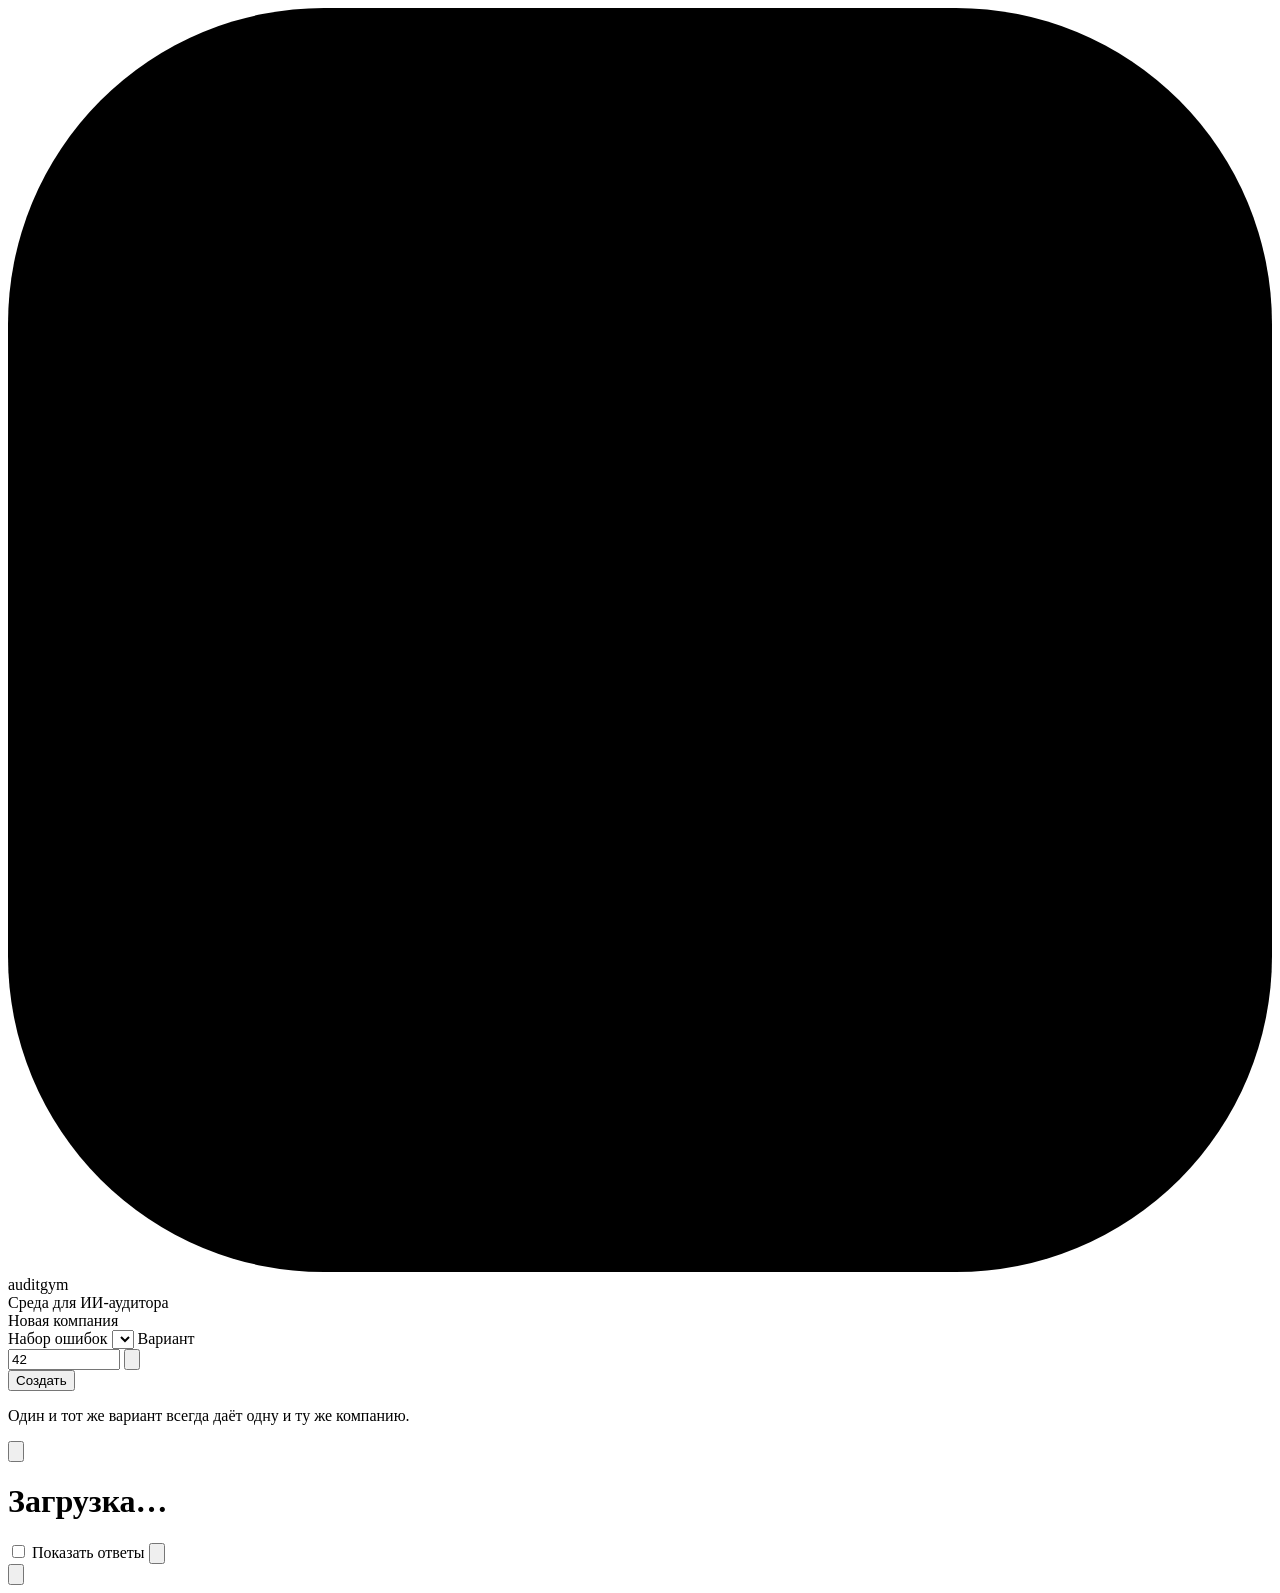
==== ui/static/index.html @ 522bcdb0 "UI: plainer, shorter copy" ====
<!doctype html>
<html lang="ru">
<head>
  <meta charset="utf-8">
  <meta name="viewport" content="width=device-width, initial-scale=1">
  <title>auditgym</title>
  <meta name="description" content="RL-среда для ИИ-аудитора: синтетические компании, скрытые финансовые ошибки, эталон и доказательства.">
  <link rel="icon" href="data:image/svg+xml,%3Csvg xmlns='http://www.w3.org/2000/svg' viewBox='0 0 32 32'%3E%3Crect width='32' height='32' rx='8' fill='%234f46e5'/%3E%3Cpath d='M9 21l4-10 4 7 3-4 3 7' stroke='white' stroke-width='2.4' fill='none' stroke-linecap='round' stroke-linejoin='round'/%3E%3C/svg%3E">
  <link rel="preconnect" href="https://fonts.googleapis.com">
  <link rel="preconnect" href="https://fonts.gstatic.com" crossorigin>
  <link href="https://fonts.googleapis.com/css2?family=Inter:wght@400;500;600;700&family=JetBrains+Mono:wght@400;500&display=swap" rel="stylesheet">
  <link rel="stylesheet" href="/app.css">
</head>
<body>
  <div class="app">
    <aside class="sidebar" id="sidebar">
      <div class="brand">
        <div class="logo" aria-hidden="true">
          <svg viewBox="0 0 32 32"><rect width="32" height="32" rx="8"/><path d="M9 21l4-10 4 7 3-4 3 7"/></svg>
        </div>
        <div>
          <div class="brand-name">auditgym</div>
          <div class="brand-sub">Среда для ИИ-аудитора</div>
        </div>
      </div>

      <section class="gen">
        <div class="section-title">Новая компания</div>
        <label class="field">
          <span>Набор ошибок</span>
          <select id="gen-preset"></select>
        </label>
        <label class="field">
          <span>Вариант</span>
          <div class="seed-row">
            <input id="gen-seed" type="number" min="0" max="1000000000" value="42">
            <button class="icon-btn" id="gen-dice" title="Случайный вариант" aria-label="Случайный вариант">
              <svg viewBox="0 0 24 24"><rect x="3" y="3" width="18" height="18" rx="4"/><circle cx="8.5" cy="8.5" r="1.4"/><circle cx="15.5" cy="15.5" r="1.4"/><circle cx="15.5" cy="8.5" r="1.4"/><circle cx="8.5" cy="15.5" r="1.4"/></svg>
            </button>
          </div>
        </label>
        <button class="btn primary wide" id="gen-go">Создать</button>
        <p class="hint">Один и тот же вариант всегда даёт одну и ту же компанию.</p>
      </section>

      <nav class="episodes" id="episode-list" aria-label="Открытые эпизоды"></nav>
      <footer class="side-foot" id="side-foot"></footer>
    </aside>

    <main class="main">
      <header class="topbar">
        <button class="icon-btn menu" id="menu-btn" aria-label="Меню">
          <svg viewBox="0 0 24 24"><path d="M4 7h16M4 12h16M4 17h16"/></svg>
        </button>
        <div class="title-block">
          <h1 id="company">Загрузка…</h1>
          <div class="meta" id="meta"></div>
        </div>
        <div class="top-actions">
          <label class="switch" title="Ошибки и доказательства из эталона. Агенту они недоступны.">
            <input type="checkbox" id="reviewer">
            <span class="track"><span class="thumb"></span></span>
            <span class="switch-label">Показать ответы</span>
          </label>
          <button class="icon-btn" id="theme-btn" title="Тема" aria-label="Переключить тему">
            <svg viewBox="0 0 24 24"><path d="M21 12.8A9 9 0 1 1 11.2 3a7 7 0 0 0 9.8 9.8z"/></svg>
          </button>
        </div>
      </header>

      <div class="mode-banner" id="mode-banner"></div>
      <section class="stats" id="stats"></section>

      <nav class="tabs" id="tabs" role="tablist"></nav>
      <section class="view" id="view"></section>
    </main>

    <aside class="drawer" id="drawer" aria-hidden="true">
      <div class="drawer-head">
        <div id="drawer-title"></div>
        <button class="icon-btn" id="drawer-close" aria-label="Закрыть">
          <svg viewBox="0 0 24 24"><path d="M6 6l12 12M18 6L6 18"/></svg>
        </button>
      </div>
      <div class="drawer-body" id="drawer-body"></div>
    </aside>
    <div class="scrim" id="scrim"></div>
  </div>
  <script src="/app.js"></script>
</body>
</html>
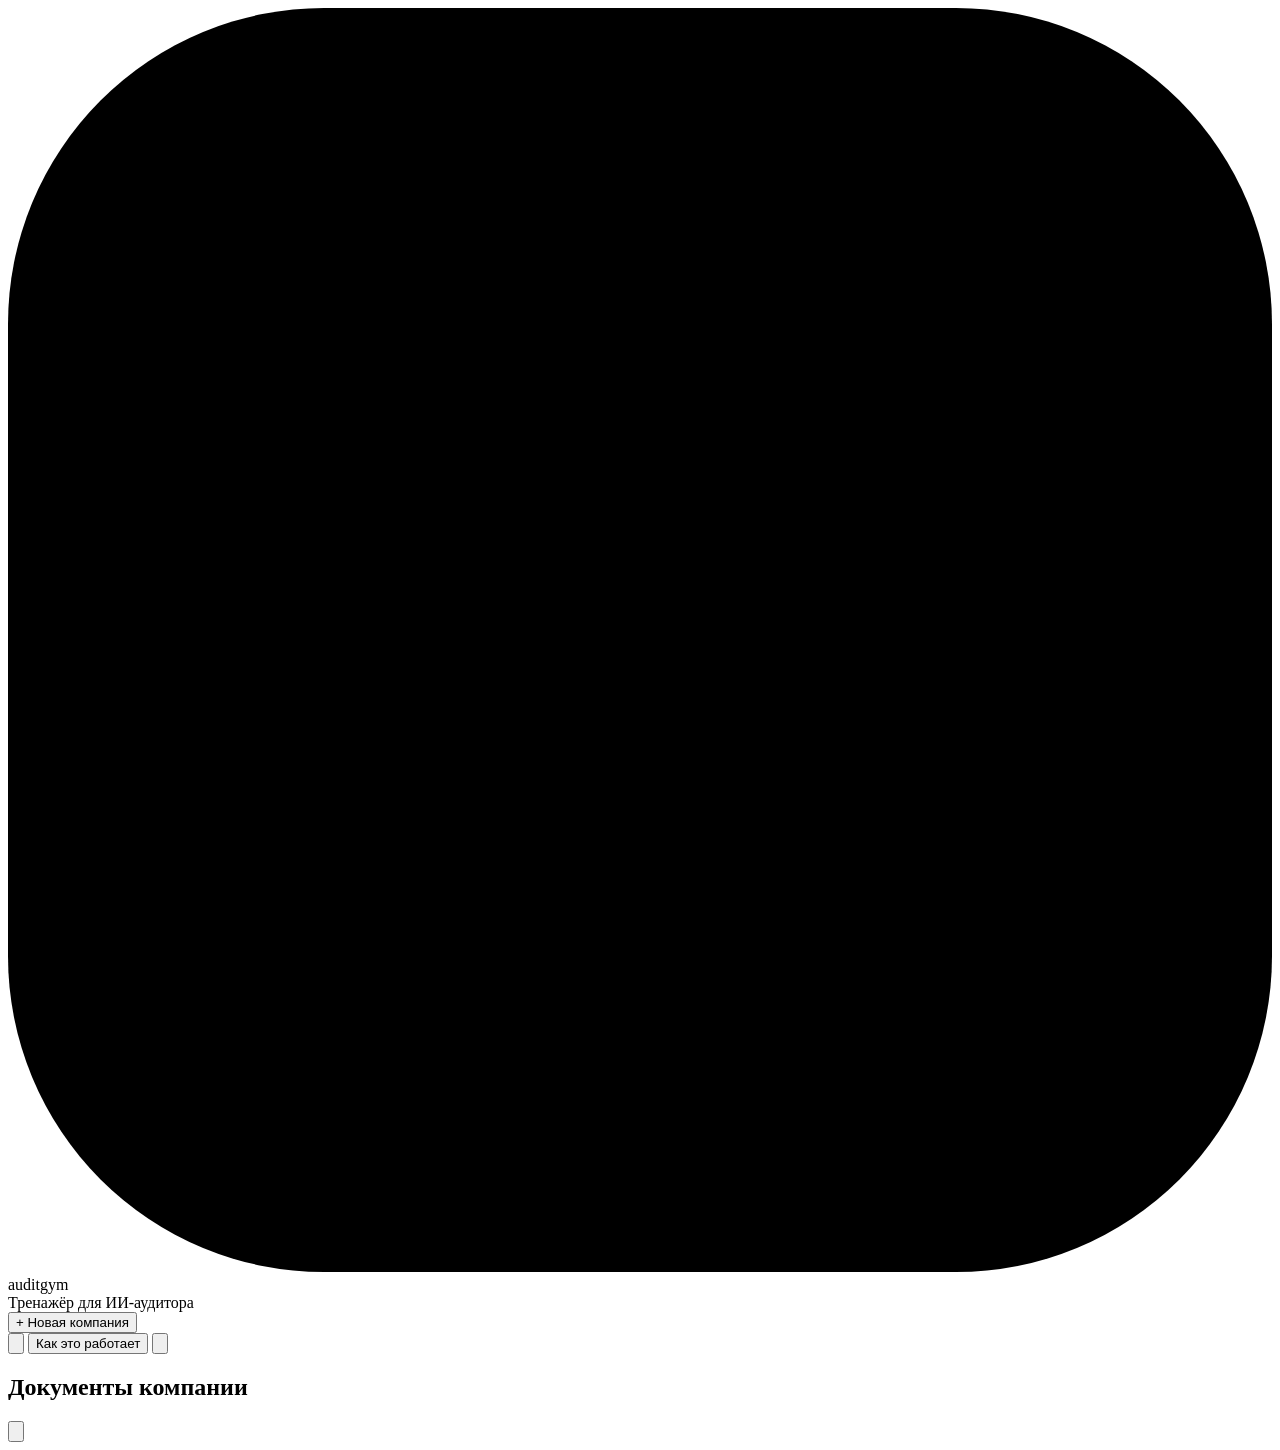
==== commit 1573160b: "UI redesign: light, two clear modes (data / answers), errors first, 4 document tabs - company headli" ====
--- a/ui/static/index.html
+++ b/ui/static/index.html
@@ -4,7 +4,7 @@
   <meta charset="utf-8">
   <meta name="viewport" content="width=device-width, initial-scale=1">
   <title>auditgym</title>
-  <meta name="description" content="RL-среда для ИИ-аудитора: синтетические компании, скрытые финансовые ошибки, эталон и доказательства.">
+  <meta name="description" content="Тренажёр для ИИ-аудитора: вымышленные компании с ошибками в учёте и эталонные ответы.">
   <link rel="icon" href="data:image/svg+xml,%3Csvg xmlns='http://www.w3.org/2000/svg' viewBox='0 0 32 32'%3E%3Crect width='32' height='32' rx='8' fill='%234f46e5'/%3E%3Cpath d='M9 21l4-10 4 7 3-4 3 7' stroke='white' stroke-width='2.4' fill='none' stroke-linecap='round' stroke-linejoin='round'/%3E%3C/svg%3E">
   <link rel="preconnect" href="https://fonts.googleapis.com">
   <link rel="preconnect" href="https://fonts.gstatic.com" crossorigin>
@@ -20,59 +20,56 @@
         </div>
         <div>
           <div class="brand-name">auditgym</div>
-          <div class="brand-sub">Среда для ИИ-аудитора</div>
+          <div class="brand-sub">Тренажёр для ИИ-аудитора</div>
         </div>
       </div>
 
-      <section class="gen">
-        <div class="section-title">Новая компания</div>
+      <button class="btn wide" id="gen-toggle" aria-expanded="false">+ Новая компания</button>
+      <form class="gen" id="gen-form" hidden>
         <label class="field">
-          <span>Набор ошибок</span>
+          <span>Какие ошибки внести</span>
           <select id="gen-preset"></select>
         </label>
         <label class="field">
           <span>Вариант</span>
           <div class="seed-row">
             <input id="gen-seed" type="number" min="0" max="1000000000" value="42">
-            <button class="icon-btn" id="gen-dice" title="Случайный вариант" aria-label="Случайный вариант">
+            <button type="button" class="icon-btn" id="gen-dice" title="Случайный вариант" aria-label="Случайный вариант">
               <svg viewBox="0 0 24 24"><rect x="3" y="3" width="18" height="18" rx="4"/><circle cx="8.5" cy="8.5" r="1.4"/><circle cx="15.5" cy="15.5" r="1.4"/><circle cx="15.5" cy="8.5" r="1.4"/><circle cx="8.5" cy="15.5" r="1.4"/></svg>
             </button>
           </div>
         </label>
-        <button class="btn primary wide" id="gen-go">Создать</button>
+        <button type="submit" class="btn primary wide">Создать</button>
         <p class="hint">Один и тот же вариант всегда даёт одну и ту же компанию.</p>
-      </section>
+      </form>
 
-      <nav class="episodes" id="episode-list" aria-label="Открытые эпизоды"></nav>
+      <nav class="episodes" id="episode-list" aria-label="Компании"></nav>
       <footer class="side-foot" id="side-foot"></footer>
     </aside>
 
     <main class="main">
-      <header class="topbar">
-        <button class="icon-btn menu" id="menu-btn" aria-label="Меню">
+      <div class="topbar">
+        <button class="icon-btn menu" id="menu-btn" aria-label="Список компаний">
           <svg viewBox="0 0 24 24"><path d="M4 7h16M4 12h16M4 17h16"/></svg>
         </button>
-        <div class="title-block">
-          <h1 id="company">Загрузка…</h1>
-          <div class="meta" id="meta"></div>
-        </div>
-        <div class="top-actions">
-          <label class="switch" title="Ошибки и доказательства из эталона. Агенту они недоступны.">
-            <input type="checkbox" id="reviewer">
-            <span class="track"><span class="thumb"></span></span>
-            <span class="switch-label">Показать ответы</span>
-          </label>
-          <button class="icon-btn" id="theme-btn" title="Тема" aria-label="Переключить тему">
-            <svg viewBox="0 0 24 24"><path d="M21 12.8A9 9 0 1 1 11.2 3a7 7 0 0 0 9.8 9.8z"/></svg>
-          </button>
-        </div>
-      </header>
+        <span class="spacer"></span>
+        <button class="link-btn" id="help-btn">Как это работает</button>
+        <button class="icon-btn" id="theme-btn" title="Тема" aria-label="Переключить тему">
+          <svg viewBox="0 0 24 24"><path d="M21 12.8A9 9 0 1 1 11.2 3a7 7 0 0 0 9.8 9.8z"/></svg>
+        </button>
+      </div>
 
-      <div class="mode-banner" id="mode-banner"></div>
-      <section class="stats" id="stats"></section>
+      <header class="company" id="company-head"></header>
+      <div class="modes" id="modes" role="tablist" aria-label="Режим"></div>
+      <p class="mode-hint" id="mode-hint"></p>
 
-      <nav class="tabs" id="tabs" role="tablist"></nav>
-      <section class="view" id="view"></section>
+      <section id="answers"></section>
+
+      <section class="docs">
+        <h2 class="section-h">Документы компании</h2>
+        <nav class="tabs" id="tabs" role="tablist"></nav>
+        <div id="view"></div>
+      </section>
     </main>
 
     <aside class="drawer" id="drawer" aria-hidden="true">
@@ -84,6 +81,16 @@
       </div>
       <div class="drawer-body" id="drawer-body"></div>
     </aside>
+
+    <div class="modal" id="help" hidden role="dialog" aria-modal="true" aria-labelledby="help-title">
+      <div class="modal-card">
+        <div class="modal-head">
+          <h2 id="help-title">Как это работает</h2>
+          <button class="icon-btn" id="help-close" aria-label="Закрыть"><svg viewBox="0 0 24 24"><path d="M6 6l12 12M18 6L6 18"/></svg></button>
+        </div>
+        <div id="help-body"></div>
+      </div>
+    </div>
     <div class="scrim" id="scrim"></div>
   </div>
   <script src="/app.js"></script>
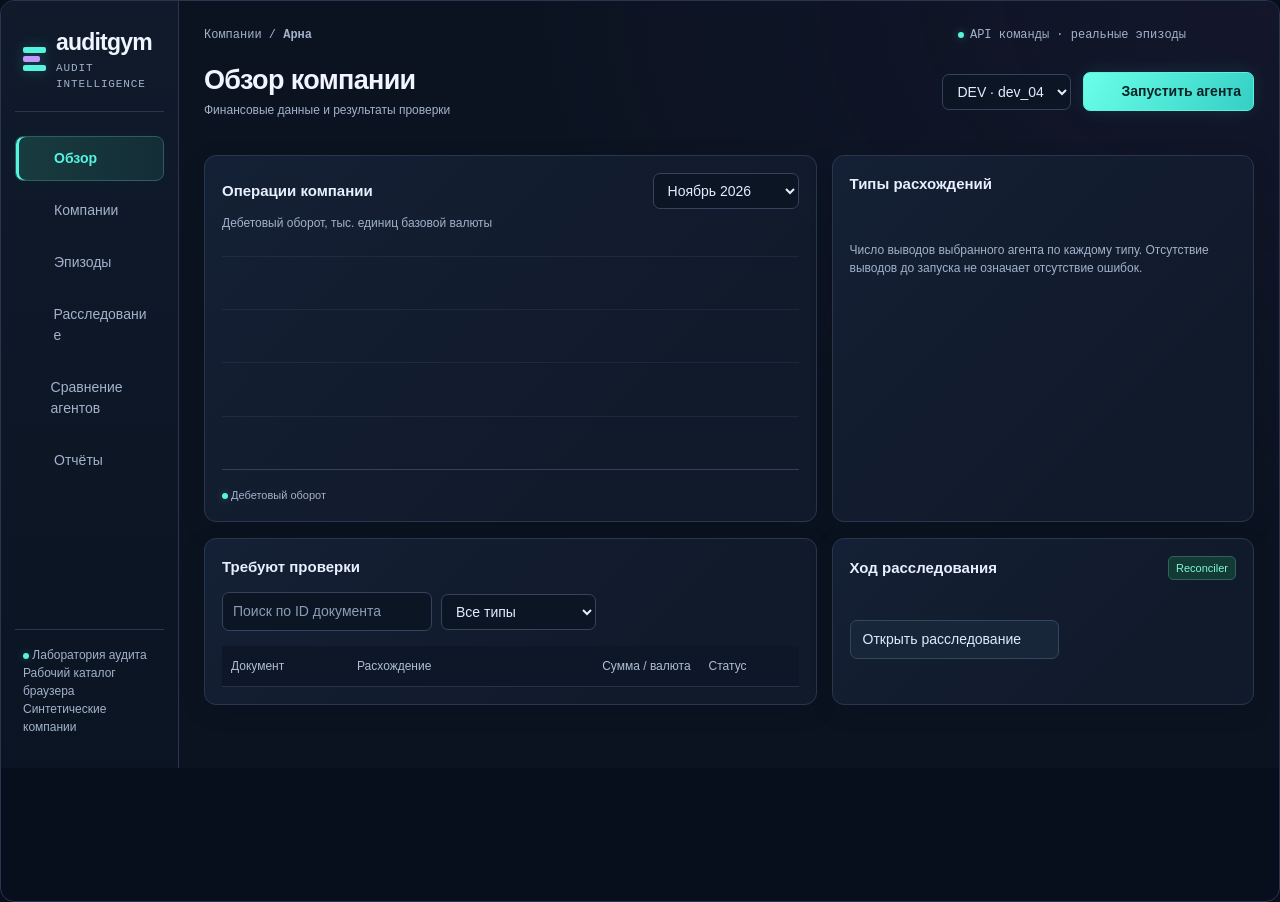
==== commit e1ddb8fb: "Connect cyberpunk workspace to native team API and add GitHub launch" ====
--- a/ui/static/index.html
+++ b/ui/static/index.html
@@ -1,98 +1,171 @@
 <!doctype html>
-<html lang="ru">
-<head>
-  <meta charset="utf-8">
-  <meta name="viewport" content="width=device-width, initial-scale=1">
-  <title>auditgym</title>
-  <meta name="description" content="Тренажёр для ИИ-аудитора: вымышленные компании с ошибками в учёте и эталонные ответы.">
-  <link rel="icon" href="data:image/svg+xml,%3Csvg xmlns='http://www.w3.org/2000/svg' viewBox='0 0 32 32'%3E%3Crect width='32' height='32' rx='8' fill='%234f46e5'/%3E%3Cpath d='M9 21l4-10 4 7 3-4 3 7' stroke='white' stroke-width='2.4' fill='none' stroke-linecap='round' stroke-linejoin='round'/%3E%3C/svg%3E">
-  <link rel="preconnect" href="https://fonts.googleapis.com">
-  <link rel="preconnect" href="https://fonts.gstatic.com" crossorigin>
-  <link href="https://fonts.googleapis.com/css2?family=Inter:wght@400;500;600;700&family=JetBrains+Mono:wght@400;500&display=swap" rel="stylesheet">
-  <link rel="stylesheet" href="/app.css">
-</head>
-<body>
-  <div class="app">
-    <aside class="sidebar" id="sidebar">
-      <div class="brand">
-        <div class="logo" aria-hidden="true">
-          <svg viewBox="0 0 32 32"><rect width="32" height="32" rx="8"/><path d="M9 21l4-10 4 7 3-4 3 7"/></svg>
-        </div>
-        <div>
-          <div class="brand-name">auditgym</div>
-          <div class="brand-sub">Тренажёр для ИИ-аудитора</div>
-        </div>
-      </div>
+<html lang="ru"><head><meta charset="utf-8"><meta name="viewport" content="width=device-width,initial-scale=1"><meta name="color-scheme" content="dark"><title>auditgym — аудит компаний</title></head><body>
+<div id="audit-prototype" aria-label="Интерактивный прототип auditgym">
+<style>
+/* A directly opened fragment needs a dark document canvas behind rounded corners. */
+html:has(body > #audit-prototype),body:has(> #audit-prototype){background:#080f1c;color-scheme:dark}
+body:has(> #audit-prototype){margin:0}
 
-      <button class="btn wide" id="gen-toggle" aria-expanded="false">+ Новая компания</button>
-      <form class="gen" id="gen-form" hidden>
-        <label class="field">
-          <span>Какие ошибки внести</span>
-          <select id="gen-preset"></select>
-        </label>
-        <label class="field">
-          <span>Вариант</span>
-          <div class="seed-row">
-            <input id="gen-seed" type="number" min="0" max="1000000000" value="42">
-            <button type="button" class="icon-btn" id="gen-dice" title="Случайный вариант" aria-label="Случайный вариант">
-              <svg viewBox="0 0 24 24"><rect x="3" y="3" width="18" height="18" rx="4"/><circle cx="8.5" cy="8.5" r="1.4"/><circle cx="15.5" cy="15.5" r="1.4"/><circle cx="15.5" cy="8.5" r="1.4"/><circle cx="8.5" cy="15.5" r="1.4"/></svg>
-            </button>
-          </div>
-        </label>
-        <button type="submit" class="btn primary wide">Создать</button>
-        <p class="hint">Один и тот же вариант всегда даёт одну и ту же компанию.</p>
-      </form>
+#audit-prototype{--ag-accent:#087f80;--ag-soft:#e6f5f2;--ag-line:#e2e9ec;--ag-ink:#172c38;--ag-sub:#617581;--ag-radius:12px;color:var(--ag-ink);background:#f5f8fa;font:14px/1.5 Inter,Segoe UI,Arial,sans-serif;border:1px solid var(--ag-line);border-radius:16px;overflow:hidden}#audit-prototype *{box-sizing:border-box}#audit-prototype button,#audit-prototype input,#audit-prototype select{font:inherit}#audit-prototype button{cursor:pointer}#audit-prototype button:focus-visible,#audit-prototype input:focus-visible,#audit-prototype select:focus-visible{outline:3px solid #65bdbd;outline-offset:3px}#audit-prototype button:disabled{opacity:.5;cursor:default}#audit-prototype .ag-shell{display:grid;grid-template-columns:178px minmax(0,1fr)}#audit-prototype .ag-side{background:#fff;border-right:1px solid var(--ag-line);padding:24px 14px;display:flex;flex-direction:column;gap:24px}#audit-prototype .ag-brand{display:flex;gap:10px;align-items:center;padding:0 8px}#audit-prototype .ag-mark{display:grid;gap:3px;color:var(--ag-accent)}#audit-prototype .ag-mark span{width:23px;height:6px;background:currentColor;border-radius:2px}#audit-prototype .ag-mark span:nth-child(2){width:17px}#audit-prototype .ag-word{font-size:23px;letter-spacing:-1px;font-weight:700}#audit-prototype .ag-caption{font-size:11px;color:var(--ag-sub);letter-spacing:.04em}#audit-prototype .ag-navigation{display:grid;gap:7px}#audit-prototype .ag-nav{display:flex;align-items:center;gap:9px;border:0;background:transparent;color:var(--ag-sub);text-align:left;padding:11px;border-radius:8px}#audit-prototype .ag-nav[aria-current=page]{color:var(--ag-accent);background:var(--ag-soft);font-weight:600}#audit-prototype .ag-foot{margin-top:auto;padding:8px;color:var(--ag-sub);font-size:12px}#audit-prototype .ag-main{min-width:0;padding:25px;display:grid;gap:20px}#audit-prototype .ag-top,#audit-prototype .ag-heading,#audit-prototype .ag-actions,#audit-prototype .ag-section-title{display:flex;align-items:center;justify-content:space-between;gap:12px;flex-wrap:wrap}#audit-prototype .ag-top{padding-right:68px;color:var(--ag-sub);font-size:12px}#audit-prototype .ag-demo{display:inline-flex;align-items:center;gap:6px}#audit-prototype .ag-dot{width:6px;height:6px;background:var(--ag-accent);border-radius:50%;display:inline-block}#audit-prototype h1,#audit-prototype h2,#audit-prototype h3,#audit-prototype p{margin:0}#audit-prototype h1{font-size:27px;letter-spacing:-.8px;line-height:1.2;font-weight:650}#audit-prototype h2{font-size:15px;font-weight:600}#audit-prototype h3{font-size:14px;font-weight:600}#audit-prototype .ag-sub{color:var(--ag-sub);font-size:12px;margin-top:5px}#audit-prototype .ag-button{display:inline-flex;align-items:center;justify-content:center;gap:7px;background:#fff;border:1px solid var(--ag-line);border-radius:7px;padding:8px 12px;color:var(--ag-ink)}#audit-prototype .ag-primary{background:var(--ag-accent);border-color:var(--ag-accent);color:#fff}#audit-prototype .ag-quiet{border:0;background:transparent;color:var(--ag-accent);padding:4px 0;text-align:left}#audit-prototype .ag-select,#audit-prototype .ag-input{background:#fff;border:1px solid var(--ag-line);border-radius:7px;padding:8px 10px;color:var(--ag-ink);max-width:100%;min-width:0}#audit-prototype .ag-input{width:210px}#audit-prototype .ag-metrics{display:grid;grid-template-columns:repeat(4,minmax(0,1fr));gap:12px}#audit-prototype .ag-card{background:#fff;border:1px solid var(--ag-line);border-radius:var(--ag-radius);padding:17px;min-width:0}#audit-prototype .ag-stat-label{font-size:12px;color:var(--ag-sub)}#audit-prototype .ag-value{font-size:27px;font-weight:600;letter-spacing:-.8px;margin-top:8px;font-variant-numeric:tabular-nums;white-space:nowrap}#audit-prototype .ag-stat-note{font-size:11px;color:var(--ag-sub);margin-top:4px}#audit-prototype .ag-two{display:grid;grid-template-columns:minmax(0,1.45fr) minmax(0,1fr);gap:15px}#audit-prototype .ag-chart{display:flex;gap:10px;height:176px;align-items:end;margin-top:20px;border-bottom:1px solid var(--ag-line);padding:0 6px 22px}#audit-prototype .ag-column{flex:1;min-width:0;position:relative;height:100%;display:flex;align-items:end;justify-content:center}#audit-prototype .ag-bar{width:68%;background:var(--ag-accent);border-radius:3px 3px 0 0;opacity:.78;transition:height .25s}#audit-prototype .ag-column small{position:absolute;bottom:-20px;font-size:11px;color:var(--ag-sub)}#audit-prototype .ag-chart-note{display:flex;gap:12px;margin-top:17px;font-size:11px;color:var(--ag-sub)}#audit-prototype .ag-risk{display:grid;gap:17px;margin-top:19px}#audit-prototype .ag-risk-line{display:grid;grid-template-columns:1fr 80px 16px;align-items:center;gap:8px;font-size:12px}#audit-prototype .ag-track{height:6px;background:#f0f3f5;border-radius:3px;overflow:hidden}#audit-prototype .ag-risk-fill{height:100%;background:#dc9266}#audit-prototype .ag-scroll{overflow-x:auto;margin-top:15px}#audit-prototype table{width:100%;border-collapse:collapse;text-align:left;font-size:12px}#audit-prototype th{font-weight:500;color:var(--ag-sub);background:#f7f9fa;white-space:nowrap}#audit-prototype th,#audit-prototype td{padding:11px 9px;border-bottom:1px solid #edf1f3;vertical-align:middle}#audit-prototype .ag-number{text-align:right;font-variant-numeric:tabular-nums;white-space:nowrap}#audit-prototype .ag-id{color:var(--ag-accent);font-size:12px;font-weight:600}#audit-prototype .ag-badge{display:inline-block;font-size:11px;border-radius:5px;padding:3px 7px;background:#fff2de;color:#93601b;white-space:nowrap}#audit-prototype .ag-badge.done{background:var(--ag-soft);color:var(--ag-accent)}#audit-prototype .ag-empty{text-align:center;padding:30px;color:var(--ag-sub)}#audit-prototype .ag-timeline{display:grid;gap:17px;margin-top:20px}#audit-prototype .ag-event{display:grid;grid-template-columns:23px 1fr;gap:9px}#audit-prototype .ag-event-num{width:22px;height:22px;border-radius:50%;background:var(--ag-soft);color:var(--ag-accent);text-align:center;font-size:12px;padding-top:2px}#audit-prototype .ag-event strong{font-weight:600;font-size:12px}#audit-prototype .ag-context{display:flex;gap:20px;flex-wrap:wrap;padding:12px 15px;background:#eef3f5;border-radius:8px;color:var(--ag-sub);font-size:12px}#audit-prototype .ag-context strong{color:var(--ag-ink);font-weight:600}#audit-prototype .ag-local-tabs{display:flex;gap:15px;border-bottom:1px solid var(--ag-line);margin-bottom:14px;flex-wrap:wrap}#audit-prototype .ag-tab{border:0;border-bottom:2px solid transparent;background:transparent;color:var(--ag-sub);padding:9px 0}#audit-prototype .ag-tab[aria-pressed=true]{border-bottom-color:var(--ag-accent);color:var(--ag-accent)}#audit-prototype tr.ag-selected{background:var(--ag-soft)}#audit-prototype .ag-discrepancy{font-size:34px;color:#9a661f;font-weight:600;letter-spacing:-1px;margin:9px 0 16px;font-variant-numeric:tabular-nums}#audit-prototype .ag-compare{display:grid;grid-template-columns:1fr 1fr;gap:12px;padding-bottom:18px;border-bottom:1px solid var(--ag-line)}#audit-prototype .ag-compare b{display:block;font-size:18px;font-weight:600;margin-top:4px;font-variant-numeric:tabular-nums}#audit-prototype .ag-evidence{margin-top:18px;display:flex;gap:7px;flex-wrap:wrap}#audit-prototype .ag-evidence button{background:var(--ag-soft);color:var(--ag-accent);border:0;border-radius:6px;padding:7px 9px;font-size:12px}#audit-prototype .ag-evidence button[aria-pressed=true]{box-shadow:inset 0 0 0 1px var(--ag-accent)}#audit-prototype .ag-proof{margin-top:14px;padding:12px;background:#f6f8fa;border-radius:7px;font-size:12px;overflow-wrap:anywhere}#audit-prototype .ag-steps{display:grid;grid-template-columns:repeat(4,minmax(0,1fr));gap:9px;margin-top:17px}#audit-prototype .ag-step{padding:12px 8px;border:1px solid var(--ag-line);border-radius:7px;background:#f7f9fa;color:var(--ag-sub);text-align:left;font-size:12px}#audit-prototype .ag-step[aria-pressed=true]{background:var(--ag-accent);color:#fff;border-color:var(--ag-accent)}#audit-prototype .ag-step-no{display:block;opacity:.7;font-size:11px;margin-bottom:5px}#audit-prototype .ag-step-detail{margin-top:14px;padding:14px;background:#f6f8fa;border-radius:8px;display:grid;gap:7px;font-size:12px}#audit-prototype pre{white-space:pre-wrap;overflow-wrap:anywhere;font-size:11px;margin:6px 0 0}#audit-prototype .ag-controls{display:flex;gap:9px;align-items:center;flex-wrap:wrap}#audit-prototype .ag-lower{display:flex;gap:12px;justify-content:space-between;align-items:center;margin-top:16px;flex-wrap:wrap}#audit-prototype .ag-status{color:var(--ag-accent);font-size:12px;min-height:18px}#audit-prototype [hidden]{display:none!important}@media(max-width:850px){#audit-prototype .ag-shell{grid-template-columns:150px minmax(0,1fr)}#audit-prototype .ag-main{padding:18px}#audit-prototype .ag-metrics{grid-template-columns:repeat(2,minmax(0,1fr))}#audit-prototype .ag-two{grid-template-columns:1fr}#audit-prototype .ag-top{padding-right:35px}#audit-prototype .ag-value{font-size:26px}}@media(max-width:550px){#audit-prototype .ag-shell{grid-template-columns:1fr}#audit-prototype .ag-side{padding:15px;border-right:0;border-bottom:1px solid var(--ag-line);gap:12px}#audit-prototype .ag-navigation{display:flex;flex-wrap:wrap}#audit-prototype .ag-foot{display:none}#audit-prototype .ag-main{padding:14px}#audit-prototype h1{font-size:24px}#audit-prototype .ag-steps{grid-template-columns:repeat(2,minmax(0,1fr))}#audit-prototype .ag-actions{width:100%}#audit-prototype .ag-top{padding-right:0}#audit-prototype .ag-metrics{gap:8px}#audit-prototype .ag-card{padding:13px}#audit-prototype .ag-value{font-size:23px}#audit-prototype .ag-context{gap:10px}#audit-prototype .ag-risk-line{grid-template-columns:1fr 65px 16px}}@media(prefers-reduced-motion:reduce){#audit-prototype *{transition:none!important}}
+</style>
+<div class="ag-shell">
+<aside class="ag-side"><div class="ag-brand"><div class="ag-mark" aria-hidden="true"><span></span><span></span><span></span></div><div><div class="ag-word">auditgym</div><div class="ag-caption">AUDIT INTELLIGENCE</div></div></div><nav class="ag-navigation" aria-label="Основная навигация"><button class="ag-nav" data-page="overview" aria-current="page"><i data-lucide="layout-dashboard" aria-hidden="true"></i>Обзор</button><button class="ag-nav" data-page="companies"><i data-lucide="building-2" aria-hidden="true"></i>Компании</button><button class="ag-nav" data-page="episodes"><i data-lucide="layers" aria-hidden="true"></i>Эпизоды</button><button class="ag-nav" data-page="investigation"><i data-lucide="scan-search" aria-hidden="true"></i>Расследование</button><button class="ag-nav" data-page="comparison"><i data-lucide="git-compare-arrows" aria-hidden="true"></i>Сравнение агентов</button><button class="ag-nav" data-page="reports"><i data-lucide="file-chart-column" aria-hidden="true"></i>Отчёты</button></nav><div class="ag-foot"><span class="ag-dot"></span> Лаборатория аудита<br>Рабочий каталог браузера<br>Синтетические компании</div></aside>
+<main class="ag-main">
+<div class="ag-top"><span>Компании / <strong id="ag-company">Арна</strong></span><span class="ag-demo"><span class="ag-dot"></span>API команды · реальные эпизоды</span></div>
+<div class="ag-heading"><div><h1 id="ag-title">Обзор компании</h1><p class="ag-sub" id="ag-subtitle">Финансовые данные и результаты проверки</p></div><div class="ag-actions"><select class="ag-select" id="ag-episode" aria-label="Выбор эпизода"><option value="dev_04">DEV · dev_04</option><option value="dev_05">DEV · dev_05</option></select><button class="ag-button ag-primary" id="ag-run"><i data-lucide="play" aria-hidden="true"></i>Запустить агента</button></div></div>
+<section id="ag-overview" aria-label="Обзор компании">
+<div class="ag-metrics" id="ag-metrics"></div>
+<div class="ag-two" style="margin-top:16px"><section class="ag-card"><div class="ag-section-title"><h2>Операции компании</h2><select class="ag-select" id="ag-period" aria-label="Период графика"><option value="month">Ноябрь 2026</option><option value="quarter">IV квартал 2026</option></select></div><p class="ag-sub">Дебетовый оборот, тыс. единиц базовой валюты</p><div class="ag-chart" id="ag-chart" role="img" aria-label="Объём операций по неделям ноября"></div><div class="ag-chart-note"><span><span class="ag-dot"></span> Дебетовый оборот</span><span id="ag-chart-total"></span></div></section><section class="ag-card"><div class="ag-section-title"><h2>Типы расхождений</h2><span class="ag-sub" id="ag-risk-total"></span></div><div class="ag-risk" id="ag-risks"></div><p class="ag-sub" style="margin-top:19px">Число выводов выбранного агента по каждому типу. Отсутствие выводов до запуска не означает отсутствие ошибок.</p></section></div>
+<div class="ag-two" style="margin-top:16px"><section class="ag-card"><div class="ag-section-title"><h2>Требуют проверки</h2><span class="ag-sub" id="ag-table-count"></span></div><div class="ag-controls" style="margin-top:14px"><input class="ag-input" id="ag-search" type="search" placeholder="Поиск по ID документа" aria-label="Поиск по ID документа"><select class="ag-select" id="ag-filter" aria-label="Тип расхождения"><option value="all">Все типы</option><option value="duplicate">Дубли счетов</option><option value="allocation">Распределение</option><option value="fx">Конверсия валют</option><option value="cutoff">Граница периода</option></select></div><div class="ag-scroll"><table><thead><tr><th>Документ</th><th>Расхождение</th><th class="ag-number">Сумма / валюта</th><th>Статус</th></tr></thead><tbody id="ag-findings"></tbody></table></div></section><section class="ag-card"><div class="ag-section-title"><h2>Ход расследования</h2><span class="ag-badge done">Reconciler</span></div><div class="ag-timeline" id="ag-timeline"></div><button class="ag-button" data-open-investigation style="margin-top:20px">Открыть расследование <i data-lucide="arrow-right" aria-hidden="true"></i></button></section></div>
+</section>
+<section id="ag-investigation" aria-label="Расследование эпизода" hidden>
+<div class="ag-context"><span>Агент <strong id="ag-active-policy">Reconciler</strong></span><span>Шаг <strong id="ag-step-count">1 / 100</strong></span><span>Доказательства <strong id="ag-proof-count">0 / 3</strong></span><span>Режим <strong>DEV</strong></span></div>
+<div class="ag-two" style="margin-top:16px"><section class="ag-card"><div class="ag-section-title"><h2>Документы эпизода</h2><span class="ag-sub">Выберите строку</span></div><div class="ag-local-tabs" aria-label="Таблицы документов"><button class="ag-tab" data-table="all" aria-pressed="true">Все</button><button class="ag-tab" data-table="invoices" aria-pressed="false">Счета</button><button class="ag-tab" data-table="payments" aria-pressed="false">Платежи</button></div><div class="ag-scroll"><table><thead><tr><th>ID документа</th><th>Дата</th><th class="ag-number">Сумма документа</th></tr></thead><tbody id="ag-records"></tbody></table></div><div class="ag-lower"><span class="ag-sub" id="ag-record-count"></span><button class="ag-quiet" id="ag-back">← К обзору компании</button></div></section><section class="ag-card"><div class="ag-section-title"><h2>Проверка расхождения</h2><span class="ag-badge" id="ag-issue-type"></span></div><p class="ag-sub" style="margin-top:18px">Заявленная агентом сумма</p><div class="ag-discrepancy" id="ag-amount"></div><div class="ag-compare"><div><span class="ag-stat-label">Затронутые документы</span><b id="ag-booked"></b></div><div><span class="ag-stat-label">Валюта вывода</span><b id="ag-expected"></b></div></div><h3 style="margin-top:18px">Доказательства</h3><div class="ag-evidence" id="ag-evidence"></div><div class="ag-proof" id="ag-proof-detail"></div><p class="ag-sub" id="ag-explanation" style="margin-top:14px"></p></section></div>
+<section class="ag-card" style="margin-top:16px"><div class="ag-section-title"><h2>Шаги агента</h2><span class="ag-sub">Траектория AuditEnv</span></div><div class="ag-steps" id="ag-steps"></div><div class="ag-step-detail" id="ag-step-detail"></div><div class="ag-lower"><div class="ag-controls"><button class="ag-button" id="ag-prev">← Назад</button><button class="ag-button ag-primary" id="ag-next">Следующий шаг →</button></div><button class="ag-button" id="ag-confirm">Подтвердить вывод</button></div></section><div class="ag-report-link"><button class="ag-button" data-page="reports">К итогам расследования →</button></div>
+</section>
+<section id="ag-companies" aria-label="Компании" hidden>
+<div class="ag-section-title"><div class="ag-context"><span>Компании <strong id="ag-company-total">2</strong></span><span>Эпизоды <strong id="ag-episode-total">2</strong></span><span>Базовая валюта <strong>KZT</strong></span></div><button class="ag-button ag-primary" id="ag-new-company">+ Новая компания</button></div>
+<form class="ag-card ag-create-form" id="ag-company-form" hidden novalidate><div class="ag-section-title"><h2>Новая синтетическая компания</h2><button type="button" class="ag-button" id="ag-company-cancel">Отмена</button></div><div class="ag-form-grid"><label>Название компании<input class="ag-input" id="ag-company-name" placeholder="Например, Алатау" maxlength="48" required autocomplete="off"></label><label>Сфера деятельности<select class="ag-select" id="ag-company-sector"><option>Оптовая торговля</option><option>Сервисная компания</option><option>Производство</option><option>Логистика</option></select></label></div><p class="ag-sub">Название для рабочего каталога. Финансовые данные создаёт генератор команды.</p><p id="ag-company-error" class="ag-form-error" role="alert"></p><button class="ag-button ag-primary" type="submit">Создать компанию</button></form>
+<div class="ag-company-grid" id="ag-company-cards" style="margin-top:16px"></div>
+</section>
+<section id="ag-episodes" aria-label="Эпизоды" hidden>
+<div class="ag-section-title" style="margin-bottom:16px"><span class="ag-sub">Каталог и настройки генерации</span><button class="ag-button ag-primary" id="ag-new-episode">+ Сгенерировать эпизод</button></div>
+<form class="ag-card ag-create-form" id="ag-generator-form" hidden novalidate><div class="ag-section-title"><div><h2>Генерация эпизода</h2><p class="ag-sub">Генератор команды</p></div><button class="ag-button" id="ag-generator-cancel" type="button">Отмена</button></div><div class="ag-form-grid"><label>Компания<select class="ag-select" id="ag-generator-company"></select></label><label>Пресет<select class="ag-select" id="ag-generator-preset"><option value="mixed_small">Смешанный · небольшой</option><option value="mixed_medium">Смешанный · расширенный</option><option value="single_type">Один тип · конверсия валют</option></select></label><label>Seed<input class="ag-input" id="ag-generator-seed" type="number" min="0" max="1000000000" step="1" value="7" inputmode="numeric" required></label><div class="ag-preset-info"><span class="ag-stat-label">Состав эпизода</span><p id="ag-preset-description"></p></div></div><p class="ag-sub">Одинаковые пресет и seed дают одинаковые документы генератора команды. Каталог сохраняется в этом браузере.</p><p class="ag-form-error" id="ag-generator-error" role="alert"></p><div class="ag-controls"><button class="ag-button ag-primary" type="submit">Сгенерировать</button><span class="ag-sub">Новый эпизод появится в каталоге</span></div></form>
+<section class="ag-card ag-generated-result" id="ag-generated-result" hidden aria-live="polite"><div class="ag-section-title"><div><h2 id="ag-generated-title">Эпизод готов</h2><p class="ag-sub" id="ag-generated-description"></p></div><button class="ag-button ag-primary" id="ag-generated-open">Открыть расследование →</button></div></section>
+<section class="ag-card"><div class="ag-section-title"><div><h2>Каталог эпизодов</h2><p class="ag-sub">Один эпизод — одна компания и набор документов для проверки</p></div><select id="ag-company-filter" class="ag-select" aria-label="Компания в каталоге"><option value="all">Все компании</option><option value="dev_04">Арна</option><option value="dev_05">Самал</option></select></div><div class="ag-scroll"><table><thead><tr><th>Эпизод / компания</th><th>Документы</th><th>Источник / seed</th><th>Базовая валюта</th><th>Проверка</th></tr></thead><tbody id="ag-episode-list"></tbody></table></div></section>
+<section class="ag-card" style="margin-top:16px"><div class="ag-section-title"><h2>Выбранный эпизод</h2><span class="ag-badge done" id="ag-selected-episode"></span></div><div id="ag-episode-detail" style="margin-top:14px"></div><div class="ag-controls" style="margin-top:18px"><button class="ag-button ag-primary" id="ag-episode-open">Открыть обзор компании →</button><button class="ag-button" data-open-investigation>Начать расследование</button><button class="ag-button" data-page="comparison">Сравнить агентов</button></div></section>
+</section>
+<section id="ag-comparison" aria-label="Сравнение агентов" hidden>
+<section class="ag-card"><div class="ag-section-title"><div><h2>Результаты базовых политик</h2><p class="ag-sub">Метрики вычисляются сервером; пустые значения означают, что прогон ещё не выполнен</p></div><div class="ag-controls"><select id="ag-compare-scope" class="ag-select" aria-label="Эпизоды для сравнения"><option value="all">Выполненные прогоны</option><option value="current">Выбранный эпизод</option></select><select id="ag-compare-sort" class="ag-select" aria-label="Сортировка агентов"><option value="f1">По F1 ↓</option><option value="reward">По награде ↓</option><option value="steps">По шагам ↑</option></select></div></div><div class="ag-scroll"><table><thead><tr><th>Агент</th><th class="ag-number">Precision</th><th class="ag-number">Recall</th><th class="ag-number">F1</th><th class="ag-number">Награда</th><th class="ag-number">Шаги</th></tr></thead><tbody id="ag-agent-list"></tbody></table></div><p class="ag-sub" style="margin-top:14px">Precision — точность выводов · Recall — найденные ошибки · F1 — баланс точности и полноты. Шаги до submit.</p></section>
+<section class="ag-card" style="margin-top:16px"><div class="ag-section-title"><h2 id="ag-agent-name"></h2><span class="ag-badge done" id="ag-compare-label"></span></div><p id="ag-agent-description" class="ag-sub"></p><div class="ag-agent-summary" id="ag-agent-summary"></div><details style="margin-top:16px"><summary>Как считается награда</summary><p class="ag-sub">Для каждого эпизода: clip(2 × F1 − 1 − 0,002 × шаги, −1, 1). В сводной таблице — средние метрики только выполненных прогонов. Ручное подтверждение не меняет оценку grader.</p></details><div class="ag-lower"><span class="ag-sub" id="ag-agent-limits"></span><button class="ag-button" id="ag-compare-open">Открыть эпизод →</button></div></section>
+</section>
+<section id="ag-reports" aria-label="Отчёты" hidden>
+<section class="ag-card"><div class="ag-section-title"><div><h2>Итоги расследования</h2><p class="ag-sub" id="ag-report-company"></p></div><span class="ag-badge" id="ag-report-status"></span></div><div class="ag-agent-summary" id="ag-report-summary"></div><div class="ag-lower"><span class="ag-sub" id="ag-report-progress"></span><button class="ag-button" data-open-investigation>Продолжить расследование →</button></div></section>
+<section class="ag-card" style="margin-top:16px"><div class="ag-section-title"><div><h2>Реестр выводов</h2><p class="ag-sub">Скачиваемый отчёт содержит те же выводы и статусы</p></div><select class="ag-select" id="ag-report-scope" aria-label="Содержание отчёта"><option value="all">Все расхождения</option><option value="confirmed">Только подтверждённые</option></select></div><div class="ag-scroll"><table><thead><tr><th>Документ / тип</th><th class="ag-number">Заявленная сумма</th><th>Доказательства</th><th>Статус</th></tr></thead><tbody id="ag-report-findings"></tbody></table></div></section>
+<section class="ag-card" style="margin-top:16px"><div class="ag-section-title"><div><h2>Скачать отчёт</h2><p class="ag-sub">Компания, период, итоги, выводы и ID доказательств</p></div><div class="ag-controls"><select class="ag-select" id="ag-report-format" aria-label="Формат отчёта"><option value="txt">Текстовый отчёт · TXT</option><option value="csv">Таблица выводов · CSV</option><option value="json">Структурированные данные · JSON</option></select><button class="ag-button ag-primary" id="ag-report-download">↓ Скачать отчёт</button></div></div><p class="ag-sub" id="ag-report-filename" style="margin-top:14px"></p><details style="margin-top:14px"><summary>Предпросмотр текстового отчёта</summary><pre class="ag-report-preview" id="ag-report-preview"></pre></details><p class="ag-sub" id="ag-report-download-status" role="status" aria-live="polite" style="margin-top:14px"></p></section>
+</section>
+<section class="ag-card" id="ag-empty-state" hidden><h2>Нет доступных эпизодов</h2><p class="ag-sub">Создайте компанию или сгенерируйте эпизод для существующей компании.</p><div class="ag-controls" style="margin-top:16px"><button class="ag-button ag-primary" data-page="companies">Перейти к компаниям</button><button class="ag-button" data-page="episodes">Перейти к эпизодам</button></div></section>
+<div class="ag-status" id="ag-status" role="status" aria-live="polite"></div>
+<dialog class="ag-modal" id="ag-delete-dialog" aria-labelledby="ag-delete-title" aria-describedby="ag-delete-description"><h2 id="ag-delete-title">Подтвердите удаление</h2><p id="ag-delete-description" class="ag-sub" style="margin-top:14px"></p><div class="ag-proof" id="ag-delete-impact"></div><p class="ag-sub" style="margin-top:14px">Удаление применяется только к рабочему каталогу этого браузера.</p><div class="ag-controls" style="margin-top:22px;justify-content:flex-end"><button type="button" class="ag-button" id="ag-delete-cancel" autofocus>Отмена</button><button type="button" class="ag-button ag-danger" id="ag-delete-confirm">Удалить</button></div></dialog>
+</main></div>
+<style>
+#audit-prototype .ag-company-grid{display:grid;grid-template-columns:repeat(2,minmax(0,1fr));gap:16px}#audit-prototype .ag-company-avatar{display:inline-flex;align-items:center;justify-content:center;width:42px;height:42px;background:var(--ag-soft);color:var(--ag-accent);border-radius:9px;font-size:20px;font-weight:600}#audit-prototype .ag-company-title{display:flex;gap:12px;align-items:center}#audit-prototype .ag-company-stats{display:grid;grid-template-columns:repeat(3,minmax(0,1fr));gap:10px;margin:22px 0 18px;padding:14px 0;border-top:1px solid var(--ag-line);border-bottom:1px solid var(--ag-line)}#audit-prototype .ag-company-stats b{display:block;font-size:20px;font-weight:600;margin-top:5px}#audit-prototype .ag-company-stats span{font-size:11px;color:var(--ag-sub)}#audit-prototype .ag-agent-summary{display:grid;grid-template-columns:repeat(3,minmax(0,1fr));gap:12px;padding:18px 0;margin-top:10px;border-bottom:1px solid var(--ag-line)}#audit-prototype .ag-agent-summary b{font-size:24px;font-weight:600;display:block;margin-top:4px;font-variant-numeric:tabular-nums}#audit-prototype .ag-episode-meta{display:flex;gap:18px;flex-wrap:wrap;color:var(--ag-sub);font-size:12px}#audit-prototype .ag-episode-meta strong{color:var(--ag-ink)}#audit-prototype .ag-navigation .ag-nav{overflow-wrap:anywhere}#audit-prototype .ag-agent-note{max-width:430px}#audit-prototype .ag-compare-chip{font-size:11px;color:var(--ag-sub)}@media(max-width:700px){#audit-prototype .ag-company-grid{grid-template-columns:1fr}}@media(pointer:coarse){#audit-prototype button,#audit-prototype select,#audit-prototype input{min-height:44px}#audit-prototype input,#audit-prototype select{font-size:16px}}
+</style>
+<style>
+#audit-prototype .ag-report-preview{white-space:pre-wrap;overflow-wrap:anywhere;background:#f6f8fa;color:var(--ag-ink);padding:16px;border-radius:8px;margin-top:12px;font:12px/1.7 Consolas,monospace}#audit-prototype .ag-report-proof{max-width:180px;font-size:11px;color:var(--ag-sub);overflow-wrap:anywhere}#audit-prototype .ag-report-link{display:flex;justify-content:flex-end;margin-top:12px}#audit-prototype #ag-report-filename{overflow-wrap:anywhere}@media(max-width:550px){#audit-prototype #ag-report-summary{grid-template-columns:1fr}#audit-prototype #ag-report-summary>div{display:flex;align-items:center;justify-content:space-between}#audit-prototype #ag-report-summary b{font-size:22px}}
+</style>
+<style>
+#audit-prototype .ag-create-form{margin:16px 0}#audit-prototype .ag-form-grid{display:grid;grid-template-columns:repeat(2,minmax(0,1fr));gap:16px;margin:18px 0}#audit-prototype .ag-form-grid label{display:grid;gap:6px;font-size:12px;color:var(--ag-sub)}#audit-prototype .ag-form-grid input,#audit-prototype .ag-form-grid select{width:100%}#audit-prototype .ag-form-error{color:#a33625;font-size:12px;margin:10px 0;min-height:0}#audit-prototype .ag-form-error:empty{display:none}#audit-prototype .ag-generated-result{margin-bottom:16px;border-color:#95c9bf;background:#f4fbf9}#audit-prototype .ag-preset-info{padding:10px 0;color:var(--ag-sub);font-size:12px}#audit-prototype .ag-preset-info p{margin-top:6px;color:var(--ag-ink)}#audit-prototype .ag-company-title>div{min-width:0;overflow-wrap:anywhere}#audit-prototype .ag-episode-id{max-width:210px;overflow-wrap:anywhere}#audit-prototype #ag-generator-error:empty,#audit-prototype #ag-company-error:empty{display:none}@media(max-width:550px){#audit-prototype .ag-form-grid{grid-template-columns:1fr}}
+</style>
+<style>
+#audit-prototype .ag-danger{color:#a83a2b;background:#fff4f0;border-color:#e9c5bd}#audit-prototype #ag-delete-confirm{background:#a83a2b;color:#fff;border-color:#a83a2b}#audit-prototype .ag-modal{width:440px;max-width:calc(100% - 28px);max-height:calc(100% - 28px);padding:24px;border:1px solid var(--ag-line);border-radius:14px;background:#fff;color:var(--ag-ink);box-shadow:0 20px 70px #182c3833}#audit-prototype .ag-modal::backdrop{background:#172c3855}#audit-prototype .ag-row-actions{display:flex;gap:7px;flex-wrap:wrap;margin-top:10px}#audit-prototype .ag-row-actions button{font-size:11px;padding:5px 8px}#audit-prototype .ag-management-actions{border-top:1px solid var(--ag-line);padding-top:12px;margin-top:14px}#audit-prototype .ag-edit-notice{color:#93601b;background:#fff7e8;padding:10px 12px;border-radius:7px;margin:12px 0;font-size:12px}#audit-prototype .ag-modal h2{overflow-wrap:anywhere}
+</style>
 
-      <nav class="episodes" id="episode-list" aria-label="Компании"></nav>
-      <footer class="side-foot" id="side-foot"></footer>
-    </aside>
+</div>
 
-    <main class="main">
-      <div class="topbar">
-        <button class="icon-btn menu" id="menu-btn" aria-label="Список компаний">
-          <svg viewBox="0 0 24 24"><path d="M4 7h16M4 12h16M4 17h16"/></svg>
-        </button>
-        <span class="spacer"></span>
-        <button class="link-btn" id="help-btn">Как это работает</button>
-        <button class="icon-btn" id="theme-btn" title="Тема" aria-label="Переключить тему">
-          <svg viewBox="0 0 24 24"><path d="M21 12.8A9 9 0 1 1 11.2 3a7 7 0 0 0 9.8 9.8z"/></svg>
-        </button>
-      </div>
+<style>
+#audit-prototype .ag-cyber-panel{--ag-sub:#a0b4ce;--ag-line:#29354c;--ag-ink:#edf5ff;position:relative;background:radial-gradient(ellipse at 95% 0%,#262246 0%,transparent 60%),#101827;color:var(--ag-ink);border:1px solid #2c3a52;box-shadow:0 8px 24px #09122212;padding:21px;overflow:hidden}
+#audit-prototype .ag-cyber-panel:before{content:'';position:absolute;top:0;left:21px;width:52px;height:2px;background:#43f0e2;box-shadow:0 0 14px #43f0e277}
+#audit-prototype .ag-cyber-panel h2{letter-spacing:.01em;color:#edf5ff}
+#audit-prototype .ag-cyber-panel .ag-select{background:#192438;color:#d9e9ff;border-color:#35425b}
+#audit-prototype .ag-cyber-panel .ag-sub,#audit-prototype .ag-cyber-panel .ag-chart-note{color:#a0b4ce}
+#audit-prototype .ag-cyber-panel .ag-dot{background:#43f0e2;box-shadow:0 0 7px #43f0e266}
+#audit-prototype .ag-chart{height:214px;margin-top:24px;padding:24px 6px 28px;gap:18px;border-color:#34415a;background:repeating-linear-gradient(to top,transparent 0,transparent calc(25% - 1px),#819bc01a calc(25% - 1px),#819bc01a 25%)}
+#audit-prototype .ag-column{isolation:isolate}
+#audit-prototype .ag-bar{position:relative;width:59%;max-width:72px;background:linear-gradient(180deg,#70fff1 0%,#19bcca 65%,#175b83 100%);opacity:1;border-radius:5px 5px 0 0;box-shadow:0 0 22px #26dfd51c}
+#audit-prototype .ag-column:last-child .ag-bar{background:linear-gradient(180deg,#d0a8ff,#9963e7 65%,#483d89);box-shadow:0 0 22px #b783ff20}
+#audit-prototype .ag-chart-value{position:absolute;bottom:calc(100% + 8px);left:50%;transform:translateX(-50%);font:12px/1.2 Consolas,monospace;white-space:nowrap;color:#edf5ff;font-variant-numeric:tabular-nums}
+#audit-prototype .ag-column small{bottom:-24px;color:#a0b4ce;font-size:11px;white-space:nowrap}
+#audit-prototype .ag-chart-note{justify-content:space-between;flex-wrap:wrap;gap:8px}
+#audit-prototype .ag-chart-note #ag-chart-total{font-family:Consolas,monospace;color:#d9e9ff}
+#audit-prototype .ag-risk{gap:21px;margin-top:26px}
+#audit-prototype .ag-risk-line{grid-template-columns:minmax(0,1fr) 24px;gap:8px;color:#d9e9ff}
+#audit-prototype .ag-risk-line>span:last-child{grid-column:2;grid-row:1;text-align:right;font:13px/1.4 Consolas,monospace;color:#edf5ff}
+#audit-prototype .ag-risk-line .ag-track{grid-column:1 / -1;grid-row:2;height:8px;border-radius:2px;background:#243048;overflow:visible}
+#audit-prototype .ag-risk-fill{border-radius:2px;background:linear-gradient(90deg,#266a8a,#43f0e2);box-shadow:0 0 12px #43f0e224;transition:width .25s}
+@media(max-width:550px){#audit-prototype .ag-cyber-panel{padding:16px}#audit-prototype .ag-chart{gap:8px}#audit-prototype .ag-bar{width:66%}#audit-prototype .ag-chart-value{font-size:11px}}
+#audit-prototype{color-scheme:dark;--ag-accent:#54f4df;--ag-soft:#123333;--ag-line:#29374e;--ag-ink:#e8f0ff;--ag-sub:#a1b2ca;--ag-panel:#111c2d;--ag-field:#0c1524;--ag-violet:#c19aff;background:#080f1c;border-color:#29374e;border-radius:14px}
+#audit-prototype ::selection{background:#23645f;color:#fff}
+#audit-prototype .ag-main{background:radial-gradient(ellipse at 100% 0%,#34225035,transparent 48%),#0b1321}
+#audit-prototype .ag-side{background:linear-gradient(180deg,#101a2b,#0b1422);border-color:var(--ag-line)}
+#audit-prototype .ag-brand{padding-bottom:18px;border-bottom:1px solid var(--ag-line)}
+#audit-prototype .ag-word{color:#eef7ff;letter-spacing:-.8px}
+#audit-prototype .ag-mark{filter:drop-shadow(0 0 7px #43f0e23d)}
+#audit-prototype .ag-mark span:nth-child(2){color:var(--ag-violet)}
+#audit-prototype .ag-caption{font-family:Consolas,monospace;font-size:11px;letter-spacing:.08em}
+#audit-prototype .ag-nav{border:1px solid transparent;transition:background .18s,border-color .18s,color .18s}
+#audit-prototype .ag-nav:hover{background:#16273a;color:#edf5ff}
+#audit-prototype .ag-nav[aria-current=page]{background:linear-gradient(90deg,#173c40,#142d36);border-color:#2c5d61;box-shadow:inset 3px 0 var(--ag-accent),0 0 18px #43f0e20a;color:var(--ag-accent)}
+#audit-prototype .ag-foot{border-top:1px solid var(--ag-line);padding-top:16px}
+#audit-prototype .ag-dot{background:var(--ag-accent);box-shadow:0 0 8px #54f4df55}
+#audit-prototype .ag-top{font-family:Consolas,monospace}
+#audit-prototype h1{color:#f0f5ff;letter-spacing:-.65px}
+#audit-prototype .ag-card{background:linear-gradient(135deg,#142035,#111a2b 70%);border-color:var(--ag-line);box-shadow:0 7px 24px #02071124}
+#audit-prototype .ag-metrics .ag-card{position:relative;overflow:hidden}
+#audit-prototype .ag-metrics .ag-card:before{content:'';position:absolute;top:0;left:18px;width:30px;height:2px;background:var(--ag-accent);box-shadow:0 0 12px #54f4df55}
+#audit-prototype .ag-metrics .ag-card:nth-child(3):before,#audit-prototype .ag-metrics .ag-card:nth-child(4):before{background:var(--ag-violet);box-shadow:0 0 12px #c19aff44}
+#audit-prototype .ag-value,#audit-prototype .ag-agent-summary b,#audit-prototype .ag-company-stats b{color:#eef5ff;font-family:Consolas,monospace;letter-spacing:-.5px}
+#audit-prototype .ag-button{background:#18263a;border-color:#34465e;color:#dfeaff;transition:background .18s,border-color .18s,box-shadow .18s}
+#audit-prototype .ag-button:hover:not(:disabled){background:#20344a;border-color:#588486}
+#audit-prototype .ag-primary{background:linear-gradient(120deg,#69ffe8,#36cfc5);border-color:#54f4df;color:#062326;font-weight:600;box-shadow:0 0 19px #43f0e21c}
+#audit-prototype .ag-primary:hover:not(:disabled){background:#83ffef;border-color:#95fff3;box-shadow:0 0 24px #43f0e233}
+#audit-prototype .ag-quiet{background:transparent;border-color:transparent;color:var(--ag-accent)}
+#audit-prototype .ag-quiet:hover:not(:disabled){background:#173334;border-color:transparent}
+#audit-prototype .ag-select,#audit-prototype .ag-input,#audit-prototype .ag-cyber-panel .ag-select{background:var(--ag-field);color:#e0edff;border-color:#34445e}
+#audit-prototype input::placeholder{color:#8b9cb7;opacity:1}
+#audit-prototype select option{background:#111c2d;color:#e8f0ff}
+#audit-prototype input:focus-visible,#audit-prototype select:focus-visible,#audit-prototype button:focus-visible{outline-color:#54f4df}
+#audit-prototype th{background:#0d1727;color:#aebed5}
+#audit-prototype th,#audit-prototype td{border-bottom-color:#263248}
+#audit-prototype tbody tr:hover{background:#1a2a3b}
+#audit-prototype tr.ag-selected{background:#16343b}
+#audit-prototype .ag-badge{background:#3c2c20;color:#ffd28c;border:1px solid #695034}
+#audit-prototype .ag-badge.done{background:#143a36;color:#7cf7da;border-color:#2d6358}
+#audit-prototype .ag-company-avatar{background:#1c3146;color:#7ffce9;border:1px solid #315a66;box-shadow:inset 0 0 15px #43f0e20a}
+#audit-prototype .ag-context{background:#141f33;border:1px solid #2b3853}
+#audit-prototype .ag-event-num{background:#1a3a3e;color:var(--ag-accent)}
+#audit-prototype .ag-discrepancy{color:#ffd18d;text-shadow:0 0 22px #ffba5f18}
+#audit-prototype .ag-evidence button{background:#183137;color:#7af4df;border:1px solid #2f565c}
+#audit-prototype .ag-evidence button[aria-pressed=true]{background:#214944;box-shadow:inset 0 0 0 1px #54f4df}
+#audit-prototype .ag-proof,#audit-prototype .ag-step-detail,#audit-prototype .ag-report-preview{background:#0b1525;color:#d2dfef;border:1px solid #2a3953}
+#audit-prototype pre{color:#c8daf3}
+#audit-prototype summary{color:#c7d8ed;cursor:pointer}
+#audit-prototype details[open]>summary{color:#7cf7e6}
+#audit-prototype .ag-step{background:#142137;border-color:#34445e;color:#aebed5}
+#audit-prototype .ag-step[aria-pressed=true]{background:linear-gradient(130deg,#26424c,#25314c);border-color:#54f4df;color:#b5fff0;box-shadow:0 0 13px #54f4df15}
+#audit-prototype .ag-tab[aria-pressed=true]{color:var(--ag-accent)}
+#audit-prototype .ag-generated-result{background:linear-gradient(130deg,#14352f,#142638);border-color:#35665c}
+#audit-prototype .ag-form-error{color:#ffa5ad}
+#audit-prototype .ag-edit-notice{background:#342c24;color:#ffdaa3;border:1px solid #665337}
+#audit-prototype .ag-danger{color:#ffacbc;background:#36202e;border-color:#704052}
+#audit-prototype .ag-danger:hover:not(:disabled){background:#4a2739;border-color:#d17490}
+#audit-prototype #ag-delete-confirm{background:#ff839e;color:#2c0915;border-color:#ff9cb2;box-shadow:0 0 20px #ff77951a}
+#audit-prototype #ag-delete-confirm:hover{background:#ffa4b8}
+#audit-prototype .ag-modal{background:linear-gradient(135deg,#1b253c,#111c2d);color:var(--ag-ink);border-color:#566080;box-shadow:0 25px 90px #0009,0 0 40px #ac75f218}
+#audit-prototype .ag-modal::backdrop{background:#020815bb;backdrop-filter:blur(5px)}
+#audit-prototype .ag-cyber-panel{background:radial-gradient(ellipse at 95% 0%,#2b2548 0%,transparent 65%),#111b2d}
+@media(prefers-reduced-motion:reduce){#audit-prototype *{transition:none!important}}
 
-      <header class="company" id="company-head"></header>
-      <div class="modes" id="modes" role="tablist" aria-label="Режим"></div>
-      <p class="mode-hint" id="mode-hint"></p>
 
-      <section id="answers"></section>
+/* Explicit foregrounds prevent table/host defaults leaking into the dark theme. */
+#audit-prototype table{color:var(--ag-ink);background:transparent}
+#audit-prototype table tbody,#audit-prototype table tr,#audit-prototype table td{color:var(--ag-ink)}
+#audit-prototype table th{color:#aebed5}
+#audit-prototype table td.ag-empty{color:var(--ag-sub)}
+#audit-prototype .ag-main,#audit-prototype .ag-side,#audit-prototype .ag-card{color:var(--ag-ink)}
+#audit-prototype h2,#audit-prototype h3{color:var(--ag-ink)}
+#audit-prototype code{color:inherit;background:transparent}
+#audit-prototype input,#audit-prototype select{caret-color:var(--ag-ink)}
 
-      <section class="docs">
-        <h2 class="section-h">Документы компании</h2>
-        <nav class="tabs" id="tabs" role="tablist"></nav>
-        <div id="view"></div>
-      </section>
-    </main>
-
-    <aside class="drawer" id="drawer" aria-hidden="true">
-      <div class="drawer-head">
-        <div id="drawer-title"></div>
-        <button class="icon-btn" id="drawer-close" aria-label="Закрыть">
-          <svg viewBox="0 0 24 24"><path d="M6 6l12 12M18 6L6 18"/></svg>
-        </button>
-      </div>
-      <div class="drawer-body" id="drawer-body"></div>
-    </aside>
-
-    <div class="modal" id="help" hidden role="dialog" aria-modal="true" aria-labelledby="help-title">
-      <div class="modal-card">
-        <div class="modal-head">
-          <h2 id="help-title">Как это работает</h2>
-          <button class="icon-btn" id="help-close" aria-label="Закрыть"><svg viewBox="0 0 24 24"><path d="M6 6l12 12M18 6L6 18"/></svg></button>
-        </div>
-        <div id="help-body"></div>
-      </div>
-    </div>
-    <div class="scrim" id="scrim"></div>
-  </div>
-  <script src="/app.js"></script>
-</body>
-</html>
+html,body{margin:0;background:#080f1c;color-scheme:dark}
+#audit-prototype{min-height:100vh}
+#audit-prototype table{color:var(--ag-ink)}
+#audit-prototype .ag-value{white-space:normal;overflow-wrap:anywhere}
+#audit-prototype .ag-compare b{font-size:13px;overflow-wrap:anywhere}
+#audit-prototype .ag-proof,#audit-prototype .ag-step-detail{white-space:pre-wrap;max-height:360px;overflow:auto;font-family:Consolas,monospace}
+#audit-prototype .ag-id,#audit-prototype td button{overflow-wrap:anywhere;white-space:normal;max-width:100%;text-align:left}
+#audit-prototype [data-lucide]{width:18px;height:18px;stroke-width:1.5}
+#audit-prototype .ag-metrics .ag-card:last-child .ag-value{font-size:20px}
+@media(max-width:1100px){#audit-prototype .ag-two{grid-template-columns:1fr}}
+</style>
+<script src="/icons.js"></script><script src="/workspace.js"></script></body></html>
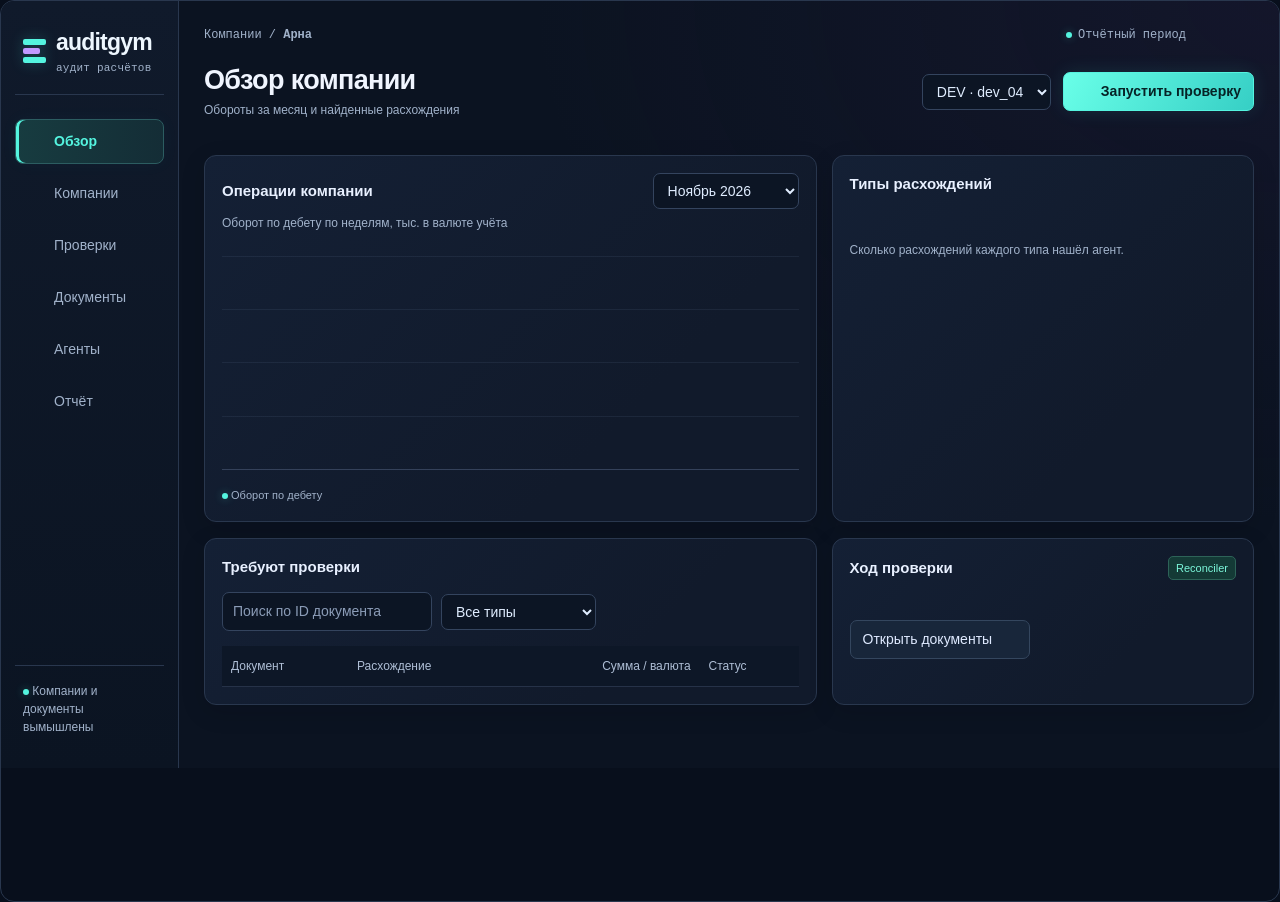
==== commit ff7279b2: "Realistic company names (generator 0.1.1), plain UI wording, one-line sidebar" ====
--- a/ui/static/index.html
+++ b/ui/static/index.html
@@ -1,6 +1,6 @@
 <!doctype html>
 <html lang="ru"><head><meta charset="utf-8"><meta name="viewport" content="width=device-width,initial-scale=1"><meta name="color-scheme" content="dark"><title>auditgym — аудит компаний</title></head><body>
-<div id="audit-prototype" aria-label="Интерактивный прототип auditgym">
+<div id="audit-prototype" aria-label="auditgym">
 <style>
 /* A directly opened fragment needs a dark document canvas behind rounded corners. */
 html:has(body > #audit-prototype),body:has(> #audit-prototype){background:#080f1c;color-scheme:dark}
@@ -9,50 +9,50 @@
 #audit-prototype{--ag-accent:#087f80;--ag-soft:#e6f5f2;--ag-line:#e2e9ec;--ag-ink:#172c38;--ag-sub:#617581;--ag-radius:12px;color:var(--ag-ink);background:#f5f8fa;font:14px/1.5 Inter,Segoe UI,Arial,sans-serif;border:1px solid var(--ag-line);border-radius:16px;overflow:hidden}#audit-prototype *{box-sizing:border-box}#audit-prototype button,#audit-prototype input,#audit-prototype select{font:inherit}#audit-prototype button{cursor:pointer}#audit-prototype button:focus-visible,#audit-prototype input:focus-visible,#audit-prototype select:focus-visible{outline:3px solid #65bdbd;outline-offset:3px}#audit-prototype button:disabled{opacity:.5;cursor:default}#audit-prototype .ag-shell{display:grid;grid-template-columns:178px minmax(0,1fr)}#audit-prototype .ag-side{background:#fff;border-right:1px solid var(--ag-line);padding:24px 14px;display:flex;flex-direction:column;gap:24px}#audit-prototype .ag-brand{display:flex;gap:10px;align-items:center;padding:0 8px}#audit-prototype .ag-mark{display:grid;gap:3px;color:var(--ag-accent)}#audit-prototype .ag-mark span{width:23px;height:6px;background:currentColor;border-radius:2px}#audit-prototype .ag-mark span:nth-child(2){width:17px}#audit-prototype .ag-word{font-size:23px;letter-spacing:-1px;font-weight:700}#audit-prototype .ag-caption{font-size:11px;color:var(--ag-sub);letter-spacing:.04em}#audit-prototype .ag-navigation{display:grid;gap:7px}#audit-prototype .ag-nav{display:flex;align-items:center;gap:9px;border:0;background:transparent;color:var(--ag-sub);text-align:left;padding:11px;border-radius:8px}#audit-prototype .ag-nav[aria-current=page]{color:var(--ag-accent);background:var(--ag-soft);font-weight:600}#audit-prototype .ag-foot{margin-top:auto;padding:8px;color:var(--ag-sub);font-size:12px}#audit-prototype .ag-main{min-width:0;padding:25px;display:grid;gap:20px}#audit-prototype .ag-top,#audit-prototype .ag-heading,#audit-prototype .ag-actions,#audit-prototype .ag-section-title{display:flex;align-items:center;justify-content:space-between;gap:12px;flex-wrap:wrap}#audit-prototype .ag-top{padding-right:68px;color:var(--ag-sub);font-size:12px}#audit-prototype .ag-demo{display:inline-flex;align-items:center;gap:6px}#audit-prototype .ag-dot{width:6px;height:6px;background:var(--ag-accent);border-radius:50%;display:inline-block}#audit-prototype h1,#audit-prototype h2,#audit-prototype h3,#audit-prototype p{margin:0}#audit-prototype h1{font-size:27px;letter-spacing:-.8px;line-height:1.2;font-weight:650}#audit-prototype h2{font-size:15px;font-weight:600}#audit-prototype h3{font-size:14px;font-weight:600}#audit-prototype .ag-sub{color:var(--ag-sub);font-size:12px;margin-top:5px}#audit-prototype .ag-button{display:inline-flex;align-items:center;justify-content:center;gap:7px;background:#fff;border:1px solid var(--ag-line);border-radius:7px;padding:8px 12px;color:var(--ag-ink)}#audit-prototype .ag-primary{background:var(--ag-accent);border-color:var(--ag-accent);color:#fff}#audit-prototype .ag-quiet{border:0;background:transparent;color:var(--ag-accent);padding:4px 0;text-align:left}#audit-prototype .ag-select,#audit-prototype .ag-input{background:#fff;border:1px solid var(--ag-line);border-radius:7px;padding:8px 10px;color:var(--ag-ink);max-width:100%;min-width:0}#audit-prototype .ag-input{width:210px}#audit-prototype .ag-metrics{display:grid;grid-template-columns:repeat(4,minmax(0,1fr));gap:12px}#audit-prototype .ag-card{background:#fff;border:1px solid var(--ag-line);border-radius:var(--ag-radius);padding:17px;min-width:0}#audit-prototype .ag-stat-label{font-size:12px;color:var(--ag-sub)}#audit-prototype .ag-value{font-size:27px;font-weight:600;letter-spacing:-.8px;margin-top:8px;font-variant-numeric:tabular-nums;white-space:nowrap}#audit-prototype .ag-stat-note{font-size:11px;color:var(--ag-sub);margin-top:4px}#audit-prototype .ag-two{display:grid;grid-template-columns:minmax(0,1.45fr) minmax(0,1fr);gap:15px}#audit-prototype .ag-chart{display:flex;gap:10px;height:176px;align-items:end;margin-top:20px;border-bottom:1px solid var(--ag-line);padding:0 6px 22px}#audit-prototype .ag-column{flex:1;min-width:0;position:relative;height:100%;display:flex;align-items:end;justify-content:center}#audit-prototype .ag-bar{width:68%;background:var(--ag-accent);border-radius:3px 3px 0 0;opacity:.78;transition:height .25s}#audit-prototype .ag-column small{position:absolute;bottom:-20px;font-size:11px;color:var(--ag-sub)}#audit-prototype .ag-chart-note{display:flex;gap:12px;margin-top:17px;font-size:11px;color:var(--ag-sub)}#audit-prototype .ag-risk{display:grid;gap:17px;margin-top:19px}#audit-prototype .ag-risk-line{display:grid;grid-template-columns:1fr 80px 16px;align-items:center;gap:8px;font-size:12px}#audit-prototype .ag-track{height:6px;background:#f0f3f5;border-radius:3px;overflow:hidden}#audit-prototype .ag-risk-fill{height:100%;background:#dc9266}#audit-prototype .ag-scroll{overflow-x:auto;margin-top:15px}#audit-prototype table{width:100%;border-collapse:collapse;text-align:left;font-size:12px}#audit-prototype th{font-weight:500;color:var(--ag-sub);background:#f7f9fa;white-space:nowrap}#audit-prototype th,#audit-prototype td{padding:11px 9px;border-bottom:1px solid #edf1f3;vertical-align:middle}#audit-prototype .ag-number{text-align:right;font-variant-numeric:tabular-nums;white-space:nowrap}#audit-prototype .ag-id{color:var(--ag-accent);font-size:12px;font-weight:600}#audit-prototype .ag-badge{display:inline-block;font-size:11px;border-radius:5px;padding:3px 7px;background:#fff2de;color:#93601b;white-space:nowrap}#audit-prototype .ag-badge.done{background:var(--ag-soft);color:var(--ag-accent)}#audit-prototype .ag-empty{text-align:center;padding:30px;color:var(--ag-sub)}#audit-prototype .ag-timeline{display:grid;gap:17px;margin-top:20px}#audit-prototype .ag-event{display:grid;grid-template-columns:23px 1fr;gap:9px}#audit-prototype .ag-event-num{width:22px;height:22px;border-radius:50%;background:var(--ag-soft);color:var(--ag-accent);text-align:center;font-size:12px;padding-top:2px}#audit-prototype .ag-event strong{font-weight:600;font-size:12px}#audit-prototype .ag-context{display:flex;gap:20px;flex-wrap:wrap;padding:12px 15px;background:#eef3f5;border-radius:8px;color:var(--ag-sub);font-size:12px}#audit-prototype .ag-context strong{color:var(--ag-ink);font-weight:600}#audit-prototype .ag-local-tabs{display:flex;gap:15px;border-bottom:1px solid var(--ag-line);margin-bottom:14px;flex-wrap:wrap}#audit-prototype .ag-tab{border:0;border-bottom:2px solid transparent;background:transparent;color:var(--ag-sub);padding:9px 0}#audit-prototype .ag-tab[aria-pressed=true]{border-bottom-color:var(--ag-accent);color:var(--ag-accent)}#audit-prototype tr.ag-selected{background:var(--ag-soft)}#audit-prototype .ag-discrepancy{font-size:34px;color:#9a661f;font-weight:600;letter-spacing:-1px;margin:9px 0 16px;font-variant-numeric:tabular-nums}#audit-prototype .ag-compare{display:grid;grid-template-columns:1fr 1fr;gap:12px;padding-bottom:18px;border-bottom:1px solid var(--ag-line)}#audit-prototype .ag-compare b{display:block;font-size:18px;font-weight:600;margin-top:4px;font-variant-numeric:tabular-nums}#audit-prototype .ag-evidence{margin-top:18px;display:flex;gap:7px;flex-wrap:wrap}#audit-prototype .ag-evidence button{background:var(--ag-soft);color:var(--ag-accent);border:0;border-radius:6px;padding:7px 9px;font-size:12px}#audit-prototype .ag-evidence button[aria-pressed=true]{box-shadow:inset 0 0 0 1px var(--ag-accent)}#audit-prototype .ag-proof{margin-top:14px;padding:12px;background:#f6f8fa;border-radius:7px;font-size:12px;overflow-wrap:anywhere}#audit-prototype .ag-steps{display:grid;grid-template-columns:repeat(4,minmax(0,1fr));gap:9px;margin-top:17px}#audit-prototype .ag-step{padding:12px 8px;border:1px solid var(--ag-line);border-radius:7px;background:#f7f9fa;color:var(--ag-sub);text-align:left;font-size:12px}#audit-prototype .ag-step[aria-pressed=true]{background:var(--ag-accent);color:#fff;border-color:var(--ag-accent)}#audit-prototype .ag-step-no{display:block;opacity:.7;font-size:11px;margin-bottom:5px}#audit-prototype .ag-step-detail{margin-top:14px;padding:14px;background:#f6f8fa;border-radius:8px;display:grid;gap:7px;font-size:12px}#audit-prototype pre{white-space:pre-wrap;overflow-wrap:anywhere;font-size:11px;margin:6px 0 0}#audit-prototype .ag-controls{display:flex;gap:9px;align-items:center;flex-wrap:wrap}#audit-prototype .ag-lower{display:flex;gap:12px;justify-content:space-between;align-items:center;margin-top:16px;flex-wrap:wrap}#audit-prototype .ag-status{color:var(--ag-accent);font-size:12px;min-height:18px}#audit-prototype [hidden]{display:none!important}@media(max-width:850px){#audit-prototype .ag-shell{grid-template-columns:150px minmax(0,1fr)}#audit-prototype .ag-main{padding:18px}#audit-prototype .ag-metrics{grid-template-columns:repeat(2,minmax(0,1fr))}#audit-prototype .ag-two{grid-template-columns:1fr}#audit-prototype .ag-top{padding-right:35px}#audit-prototype .ag-value{font-size:26px}}@media(max-width:550px){#audit-prototype .ag-shell{grid-template-columns:1fr}#audit-prototype .ag-side{padding:15px;border-right:0;border-bottom:1px solid var(--ag-line);gap:12px}#audit-prototype .ag-navigation{display:flex;flex-wrap:wrap}#audit-prototype .ag-foot{display:none}#audit-prototype .ag-main{padding:14px}#audit-prototype h1{font-size:24px}#audit-prototype .ag-steps{grid-template-columns:repeat(2,minmax(0,1fr))}#audit-prototype .ag-actions{width:100%}#audit-prototype .ag-top{padding-right:0}#audit-prototype .ag-metrics{gap:8px}#audit-prototype .ag-card{padding:13px}#audit-prototype .ag-value{font-size:23px}#audit-prototype .ag-context{gap:10px}#audit-prototype .ag-risk-line{grid-template-columns:1fr 65px 16px}}@media(prefers-reduced-motion:reduce){#audit-prototype *{transition:none!important}}
 </style>
 <div class="ag-shell">
-<aside class="ag-side"><div class="ag-brand"><div class="ag-mark" aria-hidden="true"><span></span><span></span><span></span></div><div><div class="ag-word">auditgym</div><div class="ag-caption">AUDIT INTELLIGENCE</div></div></div><nav class="ag-navigation" aria-label="Основная навигация"><button class="ag-nav" data-page="overview" aria-current="page"><i data-lucide="layout-dashboard" aria-hidden="true"></i>Обзор</button><button class="ag-nav" data-page="companies"><i data-lucide="building-2" aria-hidden="true"></i>Компании</button><button class="ag-nav" data-page="episodes"><i data-lucide="layers" aria-hidden="true"></i>Эпизоды</button><button class="ag-nav" data-page="investigation"><i data-lucide="scan-search" aria-hidden="true"></i>Расследование</button><button class="ag-nav" data-page="comparison"><i data-lucide="git-compare-arrows" aria-hidden="true"></i>Сравнение агентов</button><button class="ag-nav" data-page="reports"><i data-lucide="file-chart-column" aria-hidden="true"></i>Отчёты</button></nav><div class="ag-foot"><span class="ag-dot"></span> Лаборатория аудита<br>Рабочий каталог браузера<br>Синтетические компании</div></aside>
+<aside class="ag-side"><div class="ag-brand"><div class="ag-mark" aria-hidden="true"><span></span><span></span><span></span></div><div><div class="ag-word">auditgym</div><div class="ag-caption">аудит расчётов</div></div></div><nav class="ag-navigation" aria-label="Основная навигация"><button class="ag-nav" data-page="overview" aria-current="page"><i data-lucide="layout-dashboard" aria-hidden="true"></i>Обзор</button><button class="ag-nav" data-page="companies"><i data-lucide="building-2" aria-hidden="true"></i>Компании</button><button class="ag-nav" data-page="episodes"><i data-lucide="layers" aria-hidden="true"></i>Проверки</button><button class="ag-nav" data-page="investigation"><i data-lucide="scan-search" aria-hidden="true"></i>Документы</button><button class="ag-nav" data-page="comparison"><i data-lucide="git-compare-arrows" aria-hidden="true"></i>Агенты</button><button class="ag-nav" data-page="reports"><i data-lucide="file-chart-column" aria-hidden="true"></i>Отчёт</button></nav><div class="ag-foot"><span class="ag-dot"></span> Компании и документы вымышлены</div></aside>
 <main class="ag-main">
-<div class="ag-top"><span>Компании / <strong id="ag-company">Арна</strong></span><span class="ag-demo"><span class="ag-dot"></span>API команды · реальные эпизоды</span></div>
-<div class="ag-heading"><div><h1 id="ag-title">Обзор компании</h1><p class="ag-sub" id="ag-subtitle">Финансовые данные и результаты проверки</p></div><div class="ag-actions"><select class="ag-select" id="ag-episode" aria-label="Выбор эпизода"><option value="dev_04">DEV · dev_04</option><option value="dev_05">DEV · dev_05</option></select><button class="ag-button ag-primary" id="ag-run"><i data-lucide="play" aria-hidden="true"></i>Запустить агента</button></div></div>
+<div class="ag-top"><span>Компании / <strong id="ag-company">Арна</strong></span><span class="ag-demo"><span class="ag-dot"></span><span id="ag-period-label">Отчётный период</span></span></div>
+<div class="ag-heading"><div><h1 id="ag-title">Обзор компании</h1><p class="ag-sub" id="ag-subtitle">Обороты за месяц и найденные расхождения</p></div><div class="ag-actions"><select class="ag-select" id="ag-episode" aria-label="Компания и месяц"><option value="dev_04">DEV · dev_04</option><option value="dev_05">DEV · dev_05</option></select><button class="ag-button ag-primary" id="ag-run"><i data-lucide="play" aria-hidden="true"></i>Запустить проверку</button></div></div>
 <section id="ag-overview" aria-label="Обзор компании">
 <div class="ag-metrics" id="ag-metrics"></div>
-<div class="ag-two" style="margin-top:16px"><section class="ag-card"><div class="ag-section-title"><h2>Операции компании</h2><select class="ag-select" id="ag-period" aria-label="Период графика"><option value="month">Ноябрь 2026</option><option value="quarter">IV квартал 2026</option></select></div><p class="ag-sub">Дебетовый оборот, тыс. единиц базовой валюты</p><div class="ag-chart" id="ag-chart" role="img" aria-label="Объём операций по неделям ноября"></div><div class="ag-chart-note"><span><span class="ag-dot"></span> Дебетовый оборот</span><span id="ag-chart-total"></span></div></section><section class="ag-card"><div class="ag-section-title"><h2>Типы расхождений</h2><span class="ag-sub" id="ag-risk-total"></span></div><div class="ag-risk" id="ag-risks"></div><p class="ag-sub" style="margin-top:19px">Число выводов выбранного агента по каждому типу. Отсутствие выводов до запуска не означает отсутствие ошибок.</p></section></div>
-<div class="ag-two" style="margin-top:16px"><section class="ag-card"><div class="ag-section-title"><h2>Требуют проверки</h2><span class="ag-sub" id="ag-table-count"></span></div><div class="ag-controls" style="margin-top:14px"><input class="ag-input" id="ag-search" type="search" placeholder="Поиск по ID документа" aria-label="Поиск по ID документа"><select class="ag-select" id="ag-filter" aria-label="Тип расхождения"><option value="all">Все типы</option><option value="duplicate">Дубли счетов</option><option value="allocation">Распределение</option><option value="fx">Конверсия валют</option><option value="cutoff">Граница периода</option></select></div><div class="ag-scroll"><table><thead><tr><th>Документ</th><th>Расхождение</th><th class="ag-number">Сумма / валюта</th><th>Статус</th></tr></thead><tbody id="ag-findings"></tbody></table></div></section><section class="ag-card"><div class="ag-section-title"><h2>Ход расследования</h2><span class="ag-badge done">Reconciler</span></div><div class="ag-timeline" id="ag-timeline"></div><button class="ag-button" data-open-investigation style="margin-top:20px">Открыть расследование <i data-lucide="arrow-right" aria-hidden="true"></i></button></section></div>
+<div class="ag-two" style="margin-top:16px"><section class="ag-card"><div class="ag-section-title"><h2>Операции компании</h2><select class="ag-select" id="ag-period" aria-label="Период графика"><option value="month">Ноябрь 2026</option><option value="quarter">IV квартал 2026</option></select></div><p class="ag-sub">Оборот по дебету по неделям, тыс. в валюте учёта</p><div class="ag-chart" id="ag-chart" role="img" aria-label="Оборот по неделям"></div><div class="ag-chart-note"><span><span class="ag-dot"></span> Оборот по дебету</span><span id="ag-chart-total"></span></div></section><section class="ag-card"><div class="ag-section-title"><h2>Типы расхождений</h2><span class="ag-sub" id="ag-risk-total"></span></div><div class="ag-risk" id="ag-risks"></div><p class="ag-sub" style="margin-top:19px">Сколько расхождений каждого типа нашёл агент.</p></section></div>
+<div class="ag-two" style="margin-top:16px"><section class="ag-card"><div class="ag-section-title"><h2>Требуют проверки</h2><span class="ag-sub" id="ag-table-count"></span></div><div class="ag-controls" style="margin-top:14px"><input class="ag-input" id="ag-search" type="search" placeholder="Поиск по ID документа" aria-label="Поиск по ID документа"><select class="ag-select" id="ag-filter" aria-label="Тип расхождения"><option value="all">Все типы</option><option value="duplicate_invoice">Дубли счетов</option><option value="payment_allocation">Распределение</option><option value="fx_conversion">Конверсия валют</option><option value="period_cutoff">Граница периода</option></select></div><div class="ag-scroll"><table><thead><tr><th>Документ</th><th>Расхождение</th><th class="ag-number">Сумма / валюта</th><th>Статус</th></tr></thead><tbody id="ag-findings"></tbody></table></div></section><section class="ag-card"><div class="ag-section-title"><h2>Ход проверки</h2><span class="ag-badge done">Reconciler</span></div><div class="ag-timeline" id="ag-timeline"></div><button class="ag-button" data-open-investigation style="margin-top:20px">Открыть документы <i data-lucide="arrow-right" aria-hidden="true"></i></button></section></div>
 </section>
-<section id="ag-investigation" aria-label="Расследование эпизода" hidden>
-<div class="ag-context"><span>Агент <strong id="ag-active-policy">Reconciler</strong></span><span>Шаг <strong id="ag-step-count">1 / 100</strong></span><span>Доказательства <strong id="ag-proof-count">0 / 3</strong></span><span>Режим <strong>DEV</strong></span></div>
-<div class="ag-two" style="margin-top:16px"><section class="ag-card"><div class="ag-section-title"><h2>Документы эпизода</h2><span class="ag-sub">Выберите строку</span></div><div class="ag-local-tabs" aria-label="Таблицы документов"><button class="ag-tab" data-table="all" aria-pressed="true">Все</button><button class="ag-tab" data-table="invoices" aria-pressed="false">Счета</button><button class="ag-tab" data-table="payments" aria-pressed="false">Платежи</button></div><div class="ag-scroll"><table><thead><tr><th>ID документа</th><th>Дата</th><th class="ag-number">Сумма документа</th></tr></thead><tbody id="ag-records"></tbody></table></div><div class="ag-lower"><span class="ag-sub" id="ag-record-count"></span><button class="ag-quiet" id="ag-back">← К обзору компании</button></div></section><section class="ag-card"><div class="ag-section-title"><h2>Проверка расхождения</h2><span class="ag-badge" id="ag-issue-type"></span></div><p class="ag-sub" style="margin-top:18px">Заявленная агентом сумма</p><div class="ag-discrepancy" id="ag-amount"></div><div class="ag-compare"><div><span class="ag-stat-label">Затронутые документы</span><b id="ag-booked"></b></div><div><span class="ag-stat-label">Валюта вывода</span><b id="ag-expected"></b></div></div><h3 style="margin-top:18px">Доказательства</h3><div class="ag-evidence" id="ag-evidence"></div><div class="ag-proof" id="ag-proof-detail"></div><p class="ag-sub" id="ag-explanation" style="margin-top:14px"></p></section></div>
-<section class="ag-card" style="margin-top:16px"><div class="ag-section-title"><h2>Шаги агента</h2><span class="ag-sub">Траектория AuditEnv</span></div><div class="ag-steps" id="ag-steps"></div><div class="ag-step-detail" id="ag-step-detail"></div><div class="ag-lower"><div class="ag-controls"><button class="ag-button" id="ag-prev">← Назад</button><button class="ag-button ag-primary" id="ag-next">Следующий шаг →</button></div><button class="ag-button" id="ag-confirm">Подтвердить вывод</button></div></section><div class="ag-report-link"><button class="ag-button" data-page="reports">К итогам расследования →</button></div>
+<section id="ag-investigation" aria-label="Документы" hidden>
+<div class="ag-context"><span>Агент <strong id="ag-active-policy">Reconciler</strong></span><span>Шаг <strong id="ag-step-count">1 / 100</strong></span><span>Доказательства <strong id="ag-proof-count">0 / 3</strong></span><span>Набор <strong id="ag-split-label">—</strong></span></div>
+<div class="ag-two" style="margin-top:16px"><section class="ag-card"><div class="ag-section-title"><h2>Счета и платежи</h2><span class="ag-sub">Нажмите на строку</span></div><div class="ag-local-tabs" aria-label="Таблицы документов"><button class="ag-tab" data-table="all" aria-pressed="true">Все</button><button class="ag-tab" data-table="invoices" aria-pressed="false">Счета</button><button class="ag-tab" data-table="payments" aria-pressed="false">Платежи</button></div><div class="ag-scroll"><table><thead><tr><th>ID документа</th><th>Дата</th><th class="ag-number">Сумма документа</th></tr></thead><tbody id="ag-records"></tbody></table></div><div class="ag-lower"><span class="ag-sub" id="ag-record-count"></span><button class="ag-quiet" id="ag-back">← К обзору компании</button></div></section><section class="ag-card"><div class="ag-section-title"><h2>Расхождение</h2><span class="ag-badge" id="ag-issue-type"></span></div><p class="ag-sub" style="margin-top:18px">Сумма по оценке агента</p><div class="ag-discrepancy" id="ag-amount"></div><div class="ag-compare"><div><span class="ag-stat-label">Затронутые документы</span><b id="ag-booked"></b></div><div><span class="ag-stat-label">Валюта</span><b id="ag-expected"></b></div></div><h3 style="margin-top:18px">Доказательства</h3><div class="ag-evidence" id="ag-evidence"></div><div class="ag-proof" id="ag-proof-detail"></div><p class="ag-sub" id="ag-explanation" style="margin-top:14px"></p></section></div>
+<section class="ag-card" style="margin-top:16px"><div class="ag-section-title"><h2>Что делал агент</h2><span class="ag-sub">по шагам</span></div><div class="ag-steps" id="ag-steps"></div><div class="ag-step-detail" id="ag-step-detail"></div><div class="ag-lower"><div class="ag-controls"><button class="ag-button" id="ag-prev">← Назад</button><button class="ag-button ag-primary" id="ag-next">Следующий шаг →</button></div><button class="ag-button" id="ag-confirm">Подтвердить вывод</button></div></section><div class="ag-report-link"><button class="ag-button" data-page="reports">К отчёту →</button></div>
 </section>
 <section id="ag-companies" aria-label="Компании" hidden>
-<div class="ag-section-title"><div class="ag-context"><span>Компании <strong id="ag-company-total">2</strong></span><span>Эпизоды <strong id="ag-episode-total">2</strong></span><span>Базовая валюта <strong>KZT</strong></span></div><button class="ag-button ag-primary" id="ag-new-company">+ Новая компания</button></div>
-<form class="ag-card ag-create-form" id="ag-company-form" hidden novalidate><div class="ag-section-title"><h2>Новая синтетическая компания</h2><button type="button" class="ag-button" id="ag-company-cancel">Отмена</button></div><div class="ag-form-grid"><label>Название компании<input class="ag-input" id="ag-company-name" placeholder="Например, Алатау" maxlength="48" required autocomplete="off"></label><label>Сфера деятельности<select class="ag-select" id="ag-company-sector"><option>Оптовая торговля</option><option>Сервисная компания</option><option>Производство</option><option>Логистика</option></select></label></div><p class="ag-sub">Название для рабочего каталога. Финансовые данные создаёт генератор команды.</p><p id="ag-company-error" class="ag-form-error" role="alert"></p><button class="ag-button ag-primary" type="submit">Создать компанию</button></form>
+<div class="ag-section-title"><div class="ag-context"><span>Компании <strong id="ag-company-total">2</strong></span><span>Проверки <strong id="ag-episode-total">2</strong></span></div><button class="ag-button ag-primary" id="ag-new-company">+ Новая компания</button></div>
+<form class="ag-card ag-create-form" id="ag-company-form" hidden novalidate><div class="ag-section-title"><h2>Новая компания</h2><button type="button" class="ag-button" id="ag-company-cancel">Отмена</button></div><div class="ag-form-grid"><label>Название компании<input class="ag-input" id="ag-company-name" placeholder="Например, Алатау" maxlength="48" required autocomplete="off"></label><label>Сфера деятельности<select class="ag-select" id="ag-company-sector"><option>Оптовая торговля</option><option>Сервисная компания</option><option>Производство</option><option>Логистика</option></select></label></div><p class="ag-sub">Документы появятся, когда вы создадите для компании проверку.</p><p id="ag-company-error" class="ag-form-error" role="alert"></p><button class="ag-button ag-primary" type="submit">Создать компанию</button></form>
 <div class="ag-company-grid" id="ag-company-cards" style="margin-top:16px"></div>
 </section>
-<section id="ag-episodes" aria-label="Эпизоды" hidden>
-<div class="ag-section-title" style="margin-bottom:16px"><span class="ag-sub">Каталог и настройки генерации</span><button class="ag-button ag-primary" id="ag-new-episode">+ Сгенерировать эпизод</button></div>
-<form class="ag-card ag-create-form" id="ag-generator-form" hidden novalidate><div class="ag-section-title"><div><h2>Генерация эпизода</h2><p class="ag-sub">Генератор команды</p></div><button class="ag-button" id="ag-generator-cancel" type="button">Отмена</button></div><div class="ag-form-grid"><label>Компания<select class="ag-select" id="ag-generator-company"></select></label><label>Пресет<select class="ag-select" id="ag-generator-preset"><option value="mixed_small">Смешанный · небольшой</option><option value="mixed_medium">Смешанный · расширенный</option><option value="single_type">Один тип · конверсия валют</option></select></label><label>Seed<input class="ag-input" id="ag-generator-seed" type="number" min="0" max="1000000000" step="1" value="7" inputmode="numeric" required></label><div class="ag-preset-info"><span class="ag-stat-label">Состав эпизода</span><p id="ag-preset-description"></p></div></div><p class="ag-sub">Одинаковые пресет и seed дают одинаковые документы генератора команды. Каталог сохраняется в этом браузере.</p><p class="ag-form-error" id="ag-generator-error" role="alert"></p><div class="ag-controls"><button class="ag-button ag-primary" type="submit">Сгенерировать</button><span class="ag-sub">Новый эпизод появится в каталоге</span></div></form>
-<section class="ag-card ag-generated-result" id="ag-generated-result" hidden aria-live="polite"><div class="ag-section-title"><div><h2 id="ag-generated-title">Эпизод готов</h2><p class="ag-sub" id="ag-generated-description"></p></div><button class="ag-button ag-primary" id="ag-generated-open">Открыть расследование →</button></div></section>
-<section class="ag-card"><div class="ag-section-title"><div><h2>Каталог эпизодов</h2><p class="ag-sub">Один эпизод — одна компания и набор документов для проверки</p></div><select id="ag-company-filter" class="ag-select" aria-label="Компания в каталоге"><option value="all">Все компании</option><option value="dev_04">Арна</option><option value="dev_05">Самал</option></select></div><div class="ag-scroll"><table><thead><tr><th>Эпизод / компания</th><th>Документы</th><th>Источник / seed</th><th>Базовая валюта</th><th>Проверка</th></tr></thead><tbody id="ag-episode-list"></tbody></table></div></section>
-<section class="ag-card" style="margin-top:16px"><div class="ag-section-title"><h2>Выбранный эпизод</h2><span class="ag-badge done" id="ag-selected-episode"></span></div><div id="ag-episode-detail" style="margin-top:14px"></div><div class="ag-controls" style="margin-top:18px"><button class="ag-button ag-primary" id="ag-episode-open">Открыть обзор компании →</button><button class="ag-button" data-open-investigation>Начать расследование</button><button class="ag-button" data-page="comparison">Сравнить агентов</button></div></section>
+<section id="ag-episodes" aria-label="Проверки" hidden>
+<div class="ag-section-title" style="margin-bottom:16px"><span></span><button class="ag-button ag-primary" id="ag-new-episode">+ Новая проверка</button></div>
+<form class="ag-card ag-create-form" id="ag-generator-form" hidden novalidate><div class="ag-section-title"><div><h2>Новая проверка</h2><p class="ag-sub">Документы создаются автоматически</p></div><button class="ag-button" id="ag-generator-cancel" type="button">Отмена</button></div><div class="ag-form-grid"><label>Компания<select class="ag-select" id="ag-generator-company"></select></label><label>Какие ошибки внести<select class="ag-select" id="ag-generator-preset"></select></label><label>Вариант<input class="ag-input" id="ag-generator-seed" type="number" min="0" max="1000000000" step="1" value="7" inputmode="numeric" required></label><div class="ag-preset-info"><span class="ag-stat-label">Что внутри</span><p id="ag-preset-description"></p></div></div><p class="ag-sub">Один и тот же вариант всегда даёт одинаковые документы.</p><p class="ag-form-error" id="ag-generator-error" role="alert"></p><div class="ag-controls"><button class="ag-button ag-primary" type="submit">Создать</button></div></form>
+<section class="ag-card ag-generated-result" id="ag-generated-result" hidden aria-live="polite"><div class="ag-section-title"><div><h2 id="ag-generated-title">Готово</h2><p class="ag-sub" id="ag-generated-description"></p></div><button class="ag-button ag-primary" id="ag-generated-open">Открыть документы →</button></div></section>
+<section class="ag-card"><div class="ag-section-title"><div><h2>Все проверки</h2></div><select id="ag-company-filter" class="ag-select" aria-label="Фильтр по компании"><option value="all">Все компании</option></select></div><div class="ag-scroll"><table><thead><tr><th>Компания</th><th>Документы</th><th>Набор</th><th>Валюта учёта</th><th>Статус</th></tr></thead><tbody id="ag-episode-list"></tbody></table></div></section>
+<section class="ag-card" style="margin-top:16px"><div class="ag-section-title"><h2>Выбрано</h2><span class="ag-badge done" id="ag-selected-episode"></span></div><div id="ag-episode-detail" style="margin-top:14px"></div><div class="ag-controls" style="margin-top:18px"><button class="ag-button ag-primary" id="ag-episode-open">Открыть обзор компании →</button><button class="ag-button" data-open-investigation>Открыть документы</button><button class="ag-button" data-page="comparison">Сравнить агентов</button></div></section>
 </section>
 <section id="ag-comparison" aria-label="Сравнение агентов" hidden>
-<section class="ag-card"><div class="ag-section-title"><div><h2>Результаты базовых политик</h2><p class="ag-sub">Метрики вычисляются сервером; пустые значения означают, что прогон ещё не выполнен</p></div><div class="ag-controls"><select id="ag-compare-scope" class="ag-select" aria-label="Эпизоды для сравнения"><option value="all">Выполненные прогоны</option><option value="current">Выбранный эпизод</option></select><select id="ag-compare-sort" class="ag-select" aria-label="Сортировка агентов"><option value="f1">По F1 ↓</option><option value="reward">По награде ↓</option><option value="steps">По шагам ↑</option></select></div></div><div class="ag-scroll"><table><thead><tr><th>Агент</th><th class="ag-number">Precision</th><th class="ag-number">Recall</th><th class="ag-number">F1</th><th class="ag-number">Награда</th><th class="ag-number">Шаги</th></tr></thead><tbody id="ag-agent-list"></tbody></table></div><p class="ag-sub" style="margin-top:14px">Precision — точность выводов · Recall — найденные ошибки · F1 — баланс точности и полноты. Шаги до submit.</p></section>
-<section class="ag-card" style="margin-top:16px"><div class="ag-section-title"><h2 id="ag-agent-name"></h2><span class="ag-badge done" id="ag-compare-label"></span></div><p id="ag-agent-description" class="ag-sub"></p><div class="ag-agent-summary" id="ag-agent-summary"></div><details style="margin-top:16px"><summary>Как считается награда</summary><p class="ag-sub">Для каждого эпизода: clip(2 × F1 − 1 − 0,002 × шаги, −1, 1). В сводной таблице — средние метрики только выполненных прогонов. Ручное подтверждение не меняет оценку grader.</p></details><div class="ag-lower"><span class="ag-sub" id="ag-agent-limits"></span><button class="ag-button" id="ag-compare-open">Открыть эпизод →</button></div></section>
+<section class="ag-card"><div class="ag-section-title"><div><h2>Результаты агентов</h2><p class="ag-sub">Прочерк — агент ещё не запускался</p></div><div class="ag-controls"><select id="ag-compare-scope" class="ag-select" aria-label="Какие запуски сравнивать"><option value="all">Все запуски</option><option value="current">Текущая компания</option></select><select id="ag-compare-sort" class="ag-select" aria-label="Сортировка агентов"><option value="f1">По F1 ↓</option><option value="reward">По награде ↓</option><option value="steps">По шагам ↑</option></select></div></div><div class="ag-scroll"><table><thead><tr><th>Агент</th><th class="ag-number">Precision</th><th class="ag-number">Recall</th><th class="ag-number">F1</th><th class="ag-number">Награда</th><th class="ag-number">Шаги</th></tr></thead><tbody id="ag-agent-list"></tbody></table></div><p class="ag-sub" style="margin-top:14px">Precision — доля верных находок. Recall — доля найденных ошибок. F1 объединяет обе.</p></section>
+<section class="ag-card" style="margin-top:16px"><div class="ag-section-title"><h2 id="ag-agent-name"></h2><span class="ag-badge done" id="ag-compare-label"></span></div><p id="ag-agent-description" class="ag-sub"></p><div class="ag-agent-summary" id="ag-agent-summary"></div><details style="margin-top:16px"><summary>Как считается награда</summary><p class="ag-sub">За каждую компанию: 2 × F1 − 1 − 0,002 × число просмотренных записей, в пределах от −1 до 1. В таблице — среднее по запускам.</p></details><div class="ag-lower"><span class="ag-sub" id="ag-agent-limits"></span><button class="ag-button" id="ag-compare-open">Открыть документы →</button></div></section>
 </section>
 <section id="ag-reports" aria-label="Отчёты" hidden>
-<section class="ag-card"><div class="ag-section-title"><div><h2>Итоги расследования</h2><p class="ag-sub" id="ag-report-company"></p></div><span class="ag-badge" id="ag-report-status"></span></div><div class="ag-agent-summary" id="ag-report-summary"></div><div class="ag-lower"><span class="ag-sub" id="ag-report-progress"></span><button class="ag-button" data-open-investigation>Продолжить расследование →</button></div></section>
-<section class="ag-card" style="margin-top:16px"><div class="ag-section-title"><div><h2>Реестр выводов</h2><p class="ag-sub">Скачиваемый отчёт содержит те же выводы и статусы</p></div><select class="ag-select" id="ag-report-scope" aria-label="Содержание отчёта"><option value="all">Все расхождения</option><option value="confirmed">Только подтверждённые</option></select></div><div class="ag-scroll"><table><thead><tr><th>Документ / тип</th><th class="ag-number">Заявленная сумма</th><th>Доказательства</th><th>Статус</th></tr></thead><tbody id="ag-report-findings"></tbody></table></div></section>
-<section class="ag-card" style="margin-top:16px"><div class="ag-section-title"><div><h2>Скачать отчёт</h2><p class="ag-sub">Компания, период, итоги, выводы и ID доказательств</p></div><div class="ag-controls"><select class="ag-select" id="ag-report-format" aria-label="Формат отчёта"><option value="txt">Текстовый отчёт · TXT</option><option value="csv">Таблица выводов · CSV</option><option value="json">Структурированные данные · JSON</option></select><button class="ag-button ag-primary" id="ag-report-download">↓ Скачать отчёт</button></div></div><p class="ag-sub" id="ag-report-filename" style="margin-top:14px"></p><details style="margin-top:14px"><summary>Предпросмотр текстового отчёта</summary><pre class="ag-report-preview" id="ag-report-preview"></pre></details><p class="ag-sub" id="ag-report-download-status" role="status" aria-live="polite" style="margin-top:14px"></p></section>
+<section class="ag-card"><div class="ag-section-title"><div><h2>Итоги проверки</h2><p class="ag-sub" id="ag-report-company"></p></div><span class="ag-badge" id="ag-report-status"></span></div><div class="ag-agent-summary" id="ag-report-summary"></div><div class="ag-lower"><span class="ag-sub" id="ag-report-progress"></span><button class="ag-button" data-open-investigation>К документам →</button></div></section>
+<section class="ag-card" style="margin-top:16px"><div class="ag-section-title"><div><h2>Найденные расхождения</h2></div><select class="ag-select" id="ag-report-scope" aria-label="Содержание отчёта"><option value="all">Все расхождения</option><option value="confirmed">Только подтверждённые</option></select></div><div class="ag-scroll"><table><thead><tr><th>Документ / тип</th><th class="ag-number">Сумма</th><th>Доказательства</th><th>Статус</th></tr></thead><tbody id="ag-report-findings"></tbody></table></div></section>
+<section class="ag-card" style="margin-top:16px"><div class="ag-section-title"><div><h2>Скачать отчёт</h2><p class="ag-sub">Компания, месяц, расхождения и ссылки на документы</p></div><div class="ag-controls"><select class="ag-select" id="ag-report-format" aria-label="Формат отчёта"><option value="txt">Текстовый отчёт · TXT</option><option value="csv">Таблица выводов · CSV</option><option value="json">Структурированные данные · JSON</option></select><button class="ag-button ag-primary" id="ag-report-download">↓ Скачать отчёт</button></div></div><p class="ag-sub" id="ag-report-filename" style="margin-top:14px"></p><details style="margin-top:14px"><summary>Посмотреть текст отчёта</summary><pre class="ag-report-preview" id="ag-report-preview"></pre></details><p class="ag-sub" id="ag-report-download-status" role="status" aria-live="polite" style="margin-top:14px"></p></section>
 </section>
-<section class="ag-card" id="ag-empty-state" hidden><h2>Нет доступных эпизодов</h2><p class="ag-sub">Создайте компанию или сгенерируйте эпизод для существующей компании.</p><div class="ag-controls" style="margin-top:16px"><button class="ag-button ag-primary" data-page="companies">Перейти к компаниям</button><button class="ag-button" data-page="episodes">Перейти к эпизодам</button></div></section>
+<section class="ag-card" id="ag-empty-state" hidden><h2>Нет данных</h2><p class="ag-sub">Добавьте компанию и создайте для неё проверку.</p><div class="ag-controls" style="margin-top:16px"><button class="ag-button ag-primary" data-page="companies">Перейти к компаниям</button><button class="ag-button" data-page="episodes">Перейти к проверкам</button></div></section>
 <div class="ag-status" id="ag-status" role="status" aria-live="polite"></div>
-<dialog class="ag-modal" id="ag-delete-dialog" aria-labelledby="ag-delete-title" aria-describedby="ag-delete-description"><h2 id="ag-delete-title">Подтвердите удаление</h2><p id="ag-delete-description" class="ag-sub" style="margin-top:14px"></p><div class="ag-proof" id="ag-delete-impact"></div><p class="ag-sub" style="margin-top:14px">Удаление применяется только к рабочему каталогу этого браузера.</p><div class="ag-controls" style="margin-top:22px;justify-content:flex-end"><button type="button" class="ag-button" id="ag-delete-cancel" autofocus>Отмена</button><button type="button" class="ag-button ag-danger" id="ag-delete-confirm">Удалить</button></div></dialog>
+<dialog class="ag-modal" id="ag-delete-dialog" aria-labelledby="ag-delete-title" aria-describedby="ag-delete-description"><h2 id="ag-delete-title">Подтвердите удаление</h2><p id="ag-delete-description" class="ag-sub" style="margin-top:14px"></p><div class="ag-proof" id="ag-delete-impact"></div><div class="ag-controls" style="margin-top:22px;justify-content:flex-end"><button type="button" class="ag-button" id="ag-delete-cancel" autofocus>Отмена</button><button type="button" class="ag-button ag-danger" id="ag-delete-confirm">Удалить</button></div></dialog>
 </main></div>
 <style>
 #audit-prototype .ag-company-grid{display:grid;grid-template-columns:repeat(2,minmax(0,1fr));gap:16px}#audit-prototype .ag-company-avatar{display:inline-flex;align-items:center;justify-content:center;width:42px;height:42px;background:var(--ag-soft);color:var(--ag-accent);border-radius:9px;font-size:20px;font-weight:600}#audit-prototype .ag-company-title{display:flex;gap:12px;align-items:center}#audit-prototype .ag-company-stats{display:grid;grid-template-columns:repeat(3,minmax(0,1fr));gap:10px;margin:22px 0 18px;padding:14px 0;border-top:1px solid var(--ag-line);border-bottom:1px solid var(--ag-line)}#audit-prototype .ag-company-stats b{display:block;font-size:20px;font-weight:600;margin-top:5px}#audit-prototype .ag-company-stats span{font-size:11px;color:var(--ag-sub)}#audit-prototype .ag-agent-summary{display:grid;grid-template-columns:repeat(3,minmax(0,1fr));gap:12px;padding:18px 0;margin-top:10px;border-bottom:1px solid var(--ag-line)}#audit-prototype .ag-agent-summary b{font-size:24px;font-weight:600;display:block;margin-top:4px;font-variant-numeric:tabular-nums}#audit-prototype .ag-episode-meta{display:flex;gap:18px;flex-wrap:wrap;color:var(--ag-sub);font-size:12px}#audit-prototype .ag-episode-meta strong{color:var(--ag-ink)}#audit-prototype .ag-navigation .ag-nav{overflow-wrap:anywhere}#audit-prototype .ag-agent-note{max-width:430px}#audit-prototype .ag-compare-chip{font-size:11px;color:var(--ag-sub)}@media(max-width:700px){#audit-prototype .ag-company-grid{grid-template-columns:1fr}}@media(pointer:coarse){#audit-prototype button,#audit-prototype select,#audit-prototype input{min-height:44px}#audit-prototype input,#audit-prototype select{font-size:16px}}
 </style>
 <style>
-#audit-prototype .ag-report-preview{white-space:pre-wrap;overflow-wrap:anywhere;background:#f6f8fa;color:var(--ag-ink);padding:16px;border-radius:8px;margin-top:12px;font:12px/1.7 Consolas,monospace}#audit-prototype .ag-report-proof{max-width:180px;font-size:11px;color:var(--ag-sub);overflow-wrap:anywhere}#audit-prototype .ag-report-link{display:flex;justify-content:flex-end;margin-top:12px}#audit-prototype #ag-report-filename{overflow-wrap:anywhere}@media(max-width:550px){#audit-prototype #ag-report-summary{grid-template-columns:1fr}#audit-prototype #ag-report-summary>div{display:flex;align-items:center;justify-content:space-between}#audit-prototype #ag-report-summary b{font-size:22px}}
+#audit-prototype .ag-report-preview{white-space:pre-wrap;overflow-wrap:anywhere;background:#f6f8fa;color:var(--ag-ink);padding:16px;border-radius:8px;margin-top:12px;font:12px/1.7 ui-monospace,Menlo,Consolas,monospace}#audit-prototype .ag-report-proof{max-width:180px;font-size:11px;color:var(--ag-sub);overflow-wrap:anywhere}#audit-prototype .ag-report-link{display:flex;justify-content:flex-end;margin-top:12px}#audit-prototype #ag-report-filename{overflow-wrap:anywhere}@media(max-width:550px){#audit-prototype #ag-report-summary{grid-template-columns:1fr}#audit-prototype #ag-report-summary>div{display:flex;align-items:center;justify-content:space-between}#audit-prototype #ag-report-summary b{font-size:22px}}
 </style>
 <style>
 #audit-prototype .ag-create-form{margin:16px 0}#audit-prototype .ag-form-grid{display:grid;grid-template-columns:repeat(2,minmax(0,1fr));gap:16px;margin:18px 0}#audit-prototype .ag-form-grid label{display:grid;gap:6px;font-size:12px;color:var(--ag-sub)}#audit-prototype .ag-form-grid input,#audit-prototype .ag-form-grid select{width:100%}#audit-prototype .ag-form-error{color:#a33625;font-size:12px;margin:10px 0;min-height:0}#audit-prototype .ag-form-error:empty{display:none}#audit-prototype .ag-generated-result{margin-bottom:16px;border-color:#95c9bf;background:#f4fbf9}#audit-prototype .ag-preset-info{padding:10px 0;color:var(--ag-sub);font-size:12px}#audit-prototype .ag-preset-info p{margin-top:6px;color:var(--ag-ink)}#audit-prototype .ag-company-title>div{min-width:0;overflow-wrap:anywhere}#audit-prototype .ag-episode-id{max-width:210px;overflow-wrap:anywhere}#audit-prototype #ag-generator-error:empty,#audit-prototype #ag-company-error:empty{display:none}@media(max-width:550px){#audit-prototype .ag-form-grid{grid-template-columns:1fr}}
@@ -74,13 +74,13 @@
 #audit-prototype .ag-column{isolation:isolate}
 #audit-prototype .ag-bar{position:relative;width:59%;max-width:72px;background:linear-gradient(180deg,#70fff1 0%,#19bcca 65%,#175b83 100%);opacity:1;border-radius:5px 5px 0 0;box-shadow:0 0 22px #26dfd51c}
 #audit-prototype .ag-column:last-child .ag-bar{background:linear-gradient(180deg,#d0a8ff,#9963e7 65%,#483d89);box-shadow:0 0 22px #b783ff20}
-#audit-prototype .ag-chart-value{position:absolute;bottom:calc(100% + 8px);left:50%;transform:translateX(-50%);font:12px/1.2 Consolas,monospace;white-space:nowrap;color:#edf5ff;font-variant-numeric:tabular-nums}
+#audit-prototype .ag-chart-value{position:absolute;bottom:calc(100% + 8px);left:50%;transform:translateX(-50%);font:12px/1.2 ui-monospace,Menlo,Consolas,monospace;white-space:nowrap;color:#edf5ff;font-variant-numeric:tabular-nums}
 #audit-prototype .ag-column small{bottom:-24px;color:#a0b4ce;font-size:11px;white-space:nowrap}
 #audit-prototype .ag-chart-note{justify-content:space-between;flex-wrap:wrap;gap:8px}
-#audit-prototype .ag-chart-note #ag-chart-total{font-family:Consolas,monospace;color:#d9e9ff}
+#audit-prototype .ag-chart-note #ag-chart-total{font-family:ui-monospace,Menlo,Consolas,monospace;color:#d9e9ff}
 #audit-prototype .ag-risk{gap:21px;margin-top:26px}
 #audit-prototype .ag-risk-line{grid-template-columns:minmax(0,1fr) 24px;gap:8px;color:#d9e9ff}
-#audit-prototype .ag-risk-line>span:last-child{grid-column:2;grid-row:1;text-align:right;font:13px/1.4 Consolas,monospace;color:#edf5ff}
+#audit-prototype .ag-risk-line>span:last-child{grid-column:2;grid-row:1;text-align:right;font:13px/1.4 ui-monospace,Menlo,Consolas,monospace;color:#edf5ff}
 #audit-prototype .ag-risk-line .ag-track{grid-column:1 / -1;grid-row:2;height:8px;border-radius:2px;background:#243048;overflow:visible}
 #audit-prototype .ag-risk-fill{border-radius:2px;background:linear-gradient(90deg,#266a8a,#43f0e2);box-shadow:0 0 12px #43f0e224;transition:width .25s}
 @media(max-width:550px){#audit-prototype .ag-cyber-panel{padding:16px}#audit-prototype .ag-chart{gap:8px}#audit-prototype .ag-bar{width:66%}#audit-prototype .ag-chart-value{font-size:11px}}
@@ -92,19 +92,19 @@
 #audit-prototype .ag-word{color:#eef7ff;letter-spacing:-.8px}
 #audit-prototype .ag-mark{filter:drop-shadow(0 0 7px #43f0e23d)}
 #audit-prototype .ag-mark span:nth-child(2){color:var(--ag-violet)}
-#audit-prototype .ag-caption{font-family:Consolas,monospace;font-size:11px;letter-spacing:.08em}
+#audit-prototype .ag-caption{font-family:ui-monospace,Menlo,Consolas,monospace;font-size:11px;letter-spacing:.08em}
 #audit-prototype .ag-nav{border:1px solid transparent;transition:background .18s,border-color .18s,color .18s}
 #audit-prototype .ag-nav:hover{background:#16273a;color:#edf5ff}
 #audit-prototype .ag-nav[aria-current=page]{background:linear-gradient(90deg,#173c40,#142d36);border-color:#2c5d61;box-shadow:inset 3px 0 var(--ag-accent),0 0 18px #43f0e20a;color:var(--ag-accent)}
 #audit-prototype .ag-foot{border-top:1px solid var(--ag-line);padding-top:16px}
 #audit-prototype .ag-dot{background:var(--ag-accent);box-shadow:0 0 8px #54f4df55}
-#audit-prototype .ag-top{font-family:Consolas,monospace}
+#audit-prototype .ag-top{font-family:ui-monospace,Menlo,Consolas,monospace}
 #audit-prototype h1{color:#f0f5ff;letter-spacing:-.65px}
 #audit-prototype .ag-card{background:linear-gradient(135deg,#142035,#111a2b 70%);border-color:var(--ag-line);box-shadow:0 7px 24px #02071124}
 #audit-prototype .ag-metrics .ag-card{position:relative;overflow:hidden}
 #audit-prototype .ag-metrics .ag-card:before{content:'';position:absolute;top:0;left:18px;width:30px;height:2px;background:var(--ag-accent);box-shadow:0 0 12px #54f4df55}
 #audit-prototype .ag-metrics .ag-card:nth-child(3):before,#audit-prototype .ag-metrics .ag-card:nth-child(4):before{background:var(--ag-violet);box-shadow:0 0 12px #c19aff44}
-#audit-prototype .ag-value,#audit-prototype .ag-agent-summary b,#audit-prototype .ag-company-stats b{color:#eef5ff;font-family:Consolas,monospace;letter-spacing:-.5px}
+#audit-prototype .ag-value,#audit-prototype .ag-agent-summary b,#audit-prototype .ag-company-stats b{color:#eef5ff;font-family:ui-monospace,Menlo,Consolas,monospace;letter-spacing:-.5px}
 #audit-prototype .ag-button{background:#18263a;border-color:#34465e;color:#dfeaff;transition:background .18s,border-color .18s,box-shadow .18s}
 #audit-prototype .ag-button:hover:not(:disabled){background:#20344a;border-color:#588486}
 #audit-prototype .ag-primary{background:linear-gradient(120deg,#69ffe8,#36cfc5);border-color:#54f4df;color:#062326;font-weight:600;box-shadow:0 0 19px #43f0e21c}
@@ -162,10 +162,10 @@
 #audit-prototype table{color:var(--ag-ink)}
 #audit-prototype .ag-value{white-space:normal;overflow-wrap:anywhere}
 #audit-prototype .ag-compare b{font-size:13px;overflow-wrap:anywhere}
-#audit-prototype .ag-proof,#audit-prototype .ag-step-detail{white-space:pre-wrap;max-height:360px;overflow:auto;font-family:Consolas,monospace}
+#audit-prototype .ag-proof,#audit-prototype .ag-step-detail{white-space:pre-wrap;max-height:360px;overflow:auto;font-family:ui-monospace,Menlo,Consolas,monospace}
 #audit-prototype .ag-id,#audit-prototype td button{overflow-wrap:anywhere;white-space:normal;max-width:100%;text-align:left}
 #audit-prototype [data-lucide]{width:18px;height:18px;stroke-width:1.5}
 #audit-prototype .ag-metrics .ag-card:last-child .ag-value{font-size:20px}
 @media(max-width:1100px){#audit-prototype .ag-two{grid-template-columns:1fr}}
-</style>
+#audit-prototype .ag-nav{white-space:nowrap}#audit-prototype .ag-kv{display:grid;grid-template-columns:max-content minmax(0,1fr);gap:6px 14px;margin:0;font-size:13px}#audit-prototype .ag-kv dt{color:var(--ag-sub);font-family:ui-monospace,Menlo,Consolas,monospace;font-size:12px}#audit-prototype .ag-kv dd{margin:0;white-space:pre-line;overflow-wrap:anywhere}#audit-prototype .ag-caption{white-space:nowrap;letter-spacing:.02em}</style>
 <script src="/icons.js"></script><script src="/workspace.js"></script></body></html>
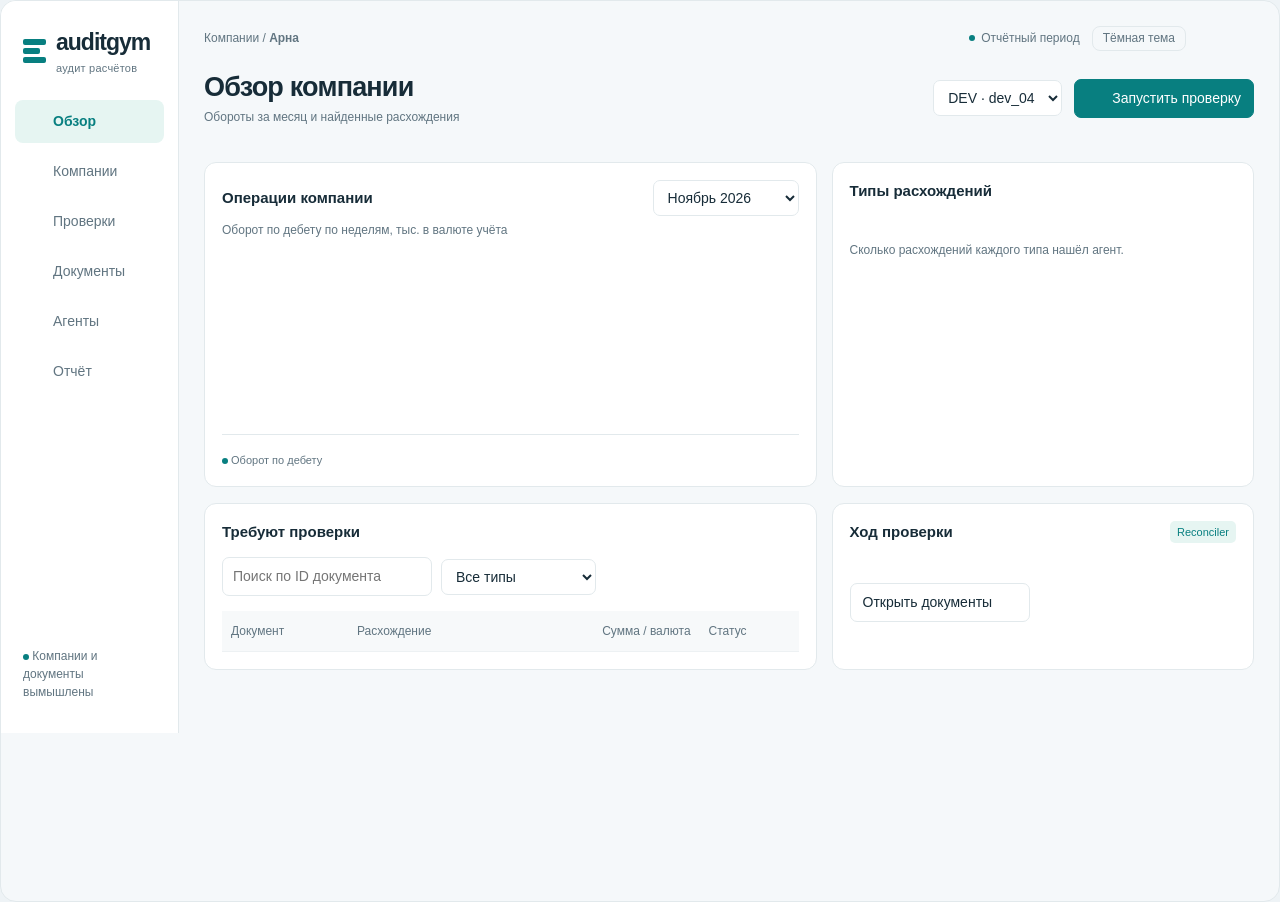
==== commit 4d173e8f: "UI: restore light theme with a toggle (follows system setting, remembered)" ====
--- a/ui/static/index.html
+++ b/ui/static/index.html
@@ -1,9 +1,9 @@
 <!doctype html>
-<html lang="ru"><head><meta charset="utf-8"><meta name="viewport" content="width=device-width,initial-scale=1"><meta name="color-scheme" content="dark"><title>auditgym — аудит компаний</title></head><body>
+<html lang="ru"><head><meta charset="utf-8"><meta name="viewport" content="width=device-width,initial-scale=1"><meta name="color-scheme" content="light dark"><script>try{var t=localStorage.getItem("auditgym.theme")}catch(e){}document.documentElement.dataset.theme=t==="light"||t==="dark"?t:(matchMedia("(prefers-color-scheme: dark)").matches?"dark":"light")</script><title>auditgym — аудит компаний</title></head><body>
 <div id="audit-prototype" aria-label="auditgym">
 <style>
-/* A directly opened fragment needs a dark document canvas behind rounded corners. */
-html:has(body > #audit-prototype),body:has(> #audit-prototype){background:#080f1c;color-scheme:dark}
+/* Page canvas behind the rounded workspace; the dark theme overrides it below. */
+html,body{background:#eef3f6;color-scheme:light}
 body:has(> #audit-prototype){margin:0}
 
 #audit-prototype{--ag-accent:#087f80;--ag-soft:#e6f5f2;--ag-line:#e2e9ec;--ag-ink:#172c38;--ag-sub:#617581;--ag-radius:12px;color:var(--ag-ink);background:#f5f8fa;font:14px/1.5 Inter,Segoe UI,Arial,sans-serif;border:1px solid var(--ag-line);border-radius:16px;overflow:hidden}#audit-prototype *{box-sizing:border-box}#audit-prototype button,#audit-prototype input,#audit-prototype select{font:inherit}#audit-prototype button{cursor:pointer}#audit-prototype button:focus-visible,#audit-prototype input:focus-visible,#audit-prototype select:focus-visible{outline:3px solid #65bdbd;outline-offset:3px}#audit-prototype button:disabled{opacity:.5;cursor:default}#audit-prototype .ag-shell{display:grid;grid-template-columns:178px minmax(0,1fr)}#audit-prototype .ag-side{background:#fff;border-right:1px solid var(--ag-line);padding:24px 14px;display:flex;flex-direction:column;gap:24px}#audit-prototype .ag-brand{display:flex;gap:10px;align-items:center;padding:0 8px}#audit-prototype .ag-mark{display:grid;gap:3px;color:var(--ag-accent)}#audit-prototype .ag-mark span{width:23px;height:6px;background:currentColor;border-radius:2px}#audit-prototype .ag-mark span:nth-child(2){width:17px}#audit-prototype .ag-word{font-size:23px;letter-spacing:-1px;font-weight:700}#audit-prototype .ag-caption{font-size:11px;color:var(--ag-sub);letter-spacing:.04em}#audit-prototype .ag-navigation{display:grid;gap:7px}#audit-prototype .ag-nav{display:flex;align-items:center;gap:9px;border:0;background:transparent;color:var(--ag-sub);text-align:left;padding:11px;border-radius:8px}#audit-prototype .ag-nav[aria-current=page]{color:var(--ag-accent);background:var(--ag-soft);font-weight:600}#audit-prototype .ag-foot{margin-top:auto;padding:8px;color:var(--ag-sub);font-size:12px}#audit-prototype .ag-main{min-width:0;padding:25px;display:grid;gap:20px}#audit-prototype .ag-top,#audit-prototype .ag-heading,#audit-prototype .ag-actions,#audit-prototype .ag-section-title{display:flex;align-items:center;justify-content:space-between;gap:12px;flex-wrap:wrap}#audit-prototype .ag-top{padding-right:68px;color:var(--ag-sub);font-size:12px}#audit-prototype .ag-demo{display:inline-flex;align-items:center;gap:6px}#audit-prototype .ag-dot{width:6px;height:6px;background:var(--ag-accent);border-radius:50%;display:inline-block}#audit-prototype h1,#audit-prototype h2,#audit-prototype h3,#audit-prototype p{margin:0}#audit-prototype h1{font-size:27px;letter-spacing:-.8px;line-height:1.2;font-weight:650}#audit-prototype h2{font-size:15px;font-weight:600}#audit-prototype h3{font-size:14px;font-weight:600}#audit-prototype .ag-sub{color:var(--ag-sub);font-size:12px;margin-top:5px}#audit-prototype .ag-button{display:inline-flex;align-items:center;justify-content:center;gap:7px;background:#fff;border:1px solid var(--ag-line);border-radius:7px;padding:8px 12px;color:var(--ag-ink)}#audit-prototype .ag-primary{background:var(--ag-accent);border-color:var(--ag-accent);color:#fff}#audit-prototype .ag-quiet{border:0;background:transparent;color:var(--ag-accent);padding:4px 0;text-align:left}#audit-prototype .ag-select,#audit-prototype .ag-input{background:#fff;border:1px solid var(--ag-line);border-radius:7px;padding:8px 10px;color:var(--ag-ink);max-width:100%;min-width:0}#audit-prototype .ag-input{width:210px}#audit-prototype .ag-metrics{display:grid;grid-template-columns:repeat(4,minmax(0,1fr));gap:12px}#audit-prototype .ag-card{background:#fff;border:1px solid var(--ag-line);border-radius:var(--ag-radius);padding:17px;min-width:0}#audit-prototype .ag-stat-label{font-size:12px;color:var(--ag-sub)}#audit-prototype .ag-value{font-size:27px;font-weight:600;letter-spacing:-.8px;margin-top:8px;font-variant-numeric:tabular-nums;white-space:nowrap}#audit-prototype .ag-stat-note{font-size:11px;color:var(--ag-sub);margin-top:4px}#audit-prototype .ag-two{display:grid;grid-template-columns:minmax(0,1.45fr) minmax(0,1fr);gap:15px}#audit-prototype .ag-chart{display:flex;gap:10px;height:176px;align-items:end;margin-top:20px;border-bottom:1px solid var(--ag-line);padding:0 6px 22px}#audit-prototype .ag-column{flex:1;min-width:0;position:relative;height:100%;display:flex;align-items:end;justify-content:center}#audit-prototype .ag-bar{width:68%;background:var(--ag-accent);border-radius:3px 3px 0 0;opacity:.78;transition:height .25s}#audit-prototype .ag-column small{position:absolute;bottom:-20px;font-size:11px;color:var(--ag-sub)}#audit-prototype .ag-chart-note{display:flex;gap:12px;margin-top:17px;font-size:11px;color:var(--ag-sub)}#audit-prototype .ag-risk{display:grid;gap:17px;margin-top:19px}#audit-prototype .ag-risk-line{display:grid;grid-template-columns:1fr 80px 16px;align-items:center;gap:8px;font-size:12px}#audit-prototype .ag-track{height:6px;background:#f0f3f5;border-radius:3px;overflow:hidden}#audit-prototype .ag-risk-fill{height:100%;background:#dc9266}#audit-prototype .ag-scroll{overflow-x:auto;margin-top:15px}#audit-prototype table{width:100%;border-collapse:collapse;text-align:left;font-size:12px}#audit-prototype th{font-weight:500;color:var(--ag-sub);background:#f7f9fa;white-space:nowrap}#audit-prototype th,#audit-prototype td{padding:11px 9px;border-bottom:1px solid #edf1f3;vertical-align:middle}#audit-prototype .ag-number{text-align:right;font-variant-numeric:tabular-nums;white-space:nowrap}#audit-prototype .ag-id{color:var(--ag-accent);font-size:12px;font-weight:600}#audit-prototype .ag-badge{display:inline-block;font-size:11px;border-radius:5px;padding:3px 7px;background:#fff2de;color:#93601b;white-space:nowrap}#audit-prototype .ag-badge.done{background:var(--ag-soft);color:var(--ag-accent)}#audit-prototype .ag-empty{text-align:center;padding:30px;color:var(--ag-sub)}#audit-prototype .ag-timeline{display:grid;gap:17px;margin-top:20px}#audit-prototype .ag-event{display:grid;grid-template-columns:23px 1fr;gap:9px}#audit-prototype .ag-event-num{width:22px;height:22px;border-radius:50%;background:var(--ag-soft);color:var(--ag-accent);text-align:center;font-size:12px;padding-top:2px}#audit-prototype .ag-event strong{font-weight:600;font-size:12px}#audit-prototype .ag-context{display:flex;gap:20px;flex-wrap:wrap;padding:12px 15px;background:#eef3f5;border-radius:8px;color:var(--ag-sub);font-size:12px}#audit-prototype .ag-context strong{color:var(--ag-ink);font-weight:600}#audit-prototype .ag-local-tabs{display:flex;gap:15px;border-bottom:1px solid var(--ag-line);margin-bottom:14px;flex-wrap:wrap}#audit-prototype .ag-tab{border:0;border-bottom:2px solid transparent;background:transparent;color:var(--ag-sub);padding:9px 0}#audit-prototype .ag-tab[aria-pressed=true]{border-bottom-color:var(--ag-accent);color:var(--ag-accent)}#audit-prototype tr.ag-selected{background:var(--ag-soft)}#audit-prototype .ag-discrepancy{font-size:34px;color:#9a661f;font-weight:600;letter-spacing:-1px;margin:9px 0 16px;font-variant-numeric:tabular-nums}#audit-prototype .ag-compare{display:grid;grid-template-columns:1fr 1fr;gap:12px;padding-bottom:18px;border-bottom:1px solid var(--ag-line)}#audit-prototype .ag-compare b{display:block;font-size:18px;font-weight:600;margin-top:4px;font-variant-numeric:tabular-nums}#audit-prototype .ag-evidence{margin-top:18px;display:flex;gap:7px;flex-wrap:wrap}#audit-prototype .ag-evidence button{background:var(--ag-soft);color:var(--ag-accent);border:0;border-radius:6px;padding:7px 9px;font-size:12px}#audit-prototype .ag-evidence button[aria-pressed=true]{box-shadow:inset 0 0 0 1px var(--ag-accent)}#audit-prototype .ag-proof{margin-top:14px;padding:12px;background:#f6f8fa;border-radius:7px;font-size:12px;overflow-wrap:anywhere}#audit-prototype .ag-steps{display:grid;grid-template-columns:repeat(4,minmax(0,1fr));gap:9px;margin-top:17px}#audit-prototype .ag-step{padding:12px 8px;border:1px solid var(--ag-line);border-radius:7px;background:#f7f9fa;color:var(--ag-sub);text-align:left;font-size:12px}#audit-prototype .ag-step[aria-pressed=true]{background:var(--ag-accent);color:#fff;border-color:var(--ag-accent)}#audit-prototype .ag-step-no{display:block;opacity:.7;font-size:11px;margin-bottom:5px}#audit-prototype .ag-step-detail{margin-top:14px;padding:14px;background:#f6f8fa;border-radius:8px;display:grid;gap:7px;font-size:12px}#audit-prototype pre{white-space:pre-wrap;overflow-wrap:anywhere;font-size:11px;margin:6px 0 0}#audit-prototype .ag-controls{display:flex;gap:9px;align-items:center;flex-wrap:wrap}#audit-prototype .ag-lower{display:flex;gap:12px;justify-content:space-between;align-items:center;margin-top:16px;flex-wrap:wrap}#audit-prototype .ag-status{color:var(--ag-accent);font-size:12px;min-height:18px}#audit-prototype [hidden]{display:none!important}@media(max-width:850px){#audit-prototype .ag-shell{grid-template-columns:150px minmax(0,1fr)}#audit-prototype .ag-main{padding:18px}#audit-prototype .ag-metrics{grid-template-columns:repeat(2,minmax(0,1fr))}#audit-prototype .ag-two{grid-template-columns:1fr}#audit-prototype .ag-top{padding-right:35px}#audit-prototype .ag-value{font-size:26px}}@media(max-width:550px){#audit-prototype .ag-shell{grid-template-columns:1fr}#audit-prototype .ag-side{padding:15px;border-right:0;border-bottom:1px solid var(--ag-line);gap:12px}#audit-prototype .ag-navigation{display:flex;flex-wrap:wrap}#audit-prototype .ag-foot{display:none}#audit-prototype .ag-main{padding:14px}#audit-prototype h1{font-size:24px}#audit-prototype .ag-steps{grid-template-columns:repeat(2,minmax(0,1fr))}#audit-prototype .ag-actions{width:100%}#audit-prototype .ag-top{padding-right:0}#audit-prototype .ag-metrics{gap:8px}#audit-prototype .ag-card{padding:13px}#audit-prototype .ag-value{font-size:23px}#audit-prototype .ag-context{gap:10px}#audit-prototype .ag-risk-line{grid-template-columns:1fr 65px 16px}}@media(prefers-reduced-motion:reduce){#audit-prototype *{transition:none!important}}
@@ -11,7 +11,7 @@
 <div class="ag-shell">
 <aside class="ag-side"><div class="ag-brand"><div class="ag-mark" aria-hidden="true"><span></span><span></span><span></span></div><div><div class="ag-word">auditgym</div><div class="ag-caption">аудит расчётов</div></div></div><nav class="ag-navigation" aria-label="Основная навигация"><button class="ag-nav" data-page="overview" aria-current="page"><i data-lucide="layout-dashboard" aria-hidden="true"></i>Обзор</button><button class="ag-nav" data-page="companies"><i data-lucide="building-2" aria-hidden="true"></i>Компании</button><button class="ag-nav" data-page="episodes"><i data-lucide="layers" aria-hidden="true"></i>Проверки</button><button class="ag-nav" data-page="investigation"><i data-lucide="scan-search" aria-hidden="true"></i>Документы</button><button class="ag-nav" data-page="comparison"><i data-lucide="git-compare-arrows" aria-hidden="true"></i>Агенты</button><button class="ag-nav" data-page="reports"><i data-lucide="file-chart-column" aria-hidden="true"></i>Отчёт</button></nav><div class="ag-foot"><span class="ag-dot"></span> Компании и документы вымышлены</div></aside>
 <main class="ag-main">
-<div class="ag-top"><span>Компании / <strong id="ag-company">Арна</strong></span><span class="ag-demo"><span class="ag-dot"></span><span id="ag-period-label">Отчётный период</span></span></div>
+<div class="ag-top"><span>Компании / <strong id="ag-company">Арна</strong></span><span class="ag-demo"><span class="ag-dot"></span><span id="ag-period-label">Отчётный период</span></span><button type="button" class="ag-theme" id="ag-theme">Тёмная тема</button></div>
 <div class="ag-heading"><div><h1 id="ag-title">Обзор компании</h1><p class="ag-sub" id="ag-subtitle">Обороты за месяц и найденные расхождения</p></div><div class="ag-actions"><select class="ag-select" id="ag-episode" aria-label="Компания и месяц"><option value="dev_04">DEV · dev_04</option><option value="dev_05">DEV · dev_05</option></select><button class="ag-button ag-primary" id="ag-run"><i data-lucide="play" aria-hidden="true"></i>Запустить проверку</button></div></div>
 <section id="ag-overview" aria-label="Обзор компании">
 <div class="ag-metrics" id="ag-metrics"></div>
@@ -64,100 +64,101 @@
 </div>
 
 <style>
-#audit-prototype .ag-cyber-panel{--ag-sub:#a0b4ce;--ag-line:#29354c;--ag-ink:#edf5ff;position:relative;background:radial-gradient(ellipse at 95% 0%,#262246 0%,transparent 60%),#101827;color:var(--ag-ink);border:1px solid #2c3a52;box-shadow:0 8px 24px #09122212;padding:21px;overflow:hidden}
-#audit-prototype .ag-cyber-panel:before{content:'';position:absolute;top:0;left:21px;width:52px;height:2px;background:#43f0e2;box-shadow:0 0 14px #43f0e277}
-#audit-prototype .ag-cyber-panel h2{letter-spacing:.01em;color:#edf5ff}
-#audit-prototype .ag-cyber-panel .ag-select{background:#192438;color:#d9e9ff;border-color:#35425b}
-#audit-prototype .ag-cyber-panel .ag-sub,#audit-prototype .ag-cyber-panel .ag-chart-note{color:#a0b4ce}
-#audit-prototype .ag-cyber-panel .ag-dot{background:#43f0e2;box-shadow:0 0 7px #43f0e266}
-#audit-prototype .ag-chart{height:214px;margin-top:24px;padding:24px 6px 28px;gap:18px;border-color:#34415a;background:repeating-linear-gradient(to top,transparent 0,transparent calc(25% - 1px),#819bc01a calc(25% - 1px),#819bc01a 25%)}
-#audit-prototype .ag-column{isolation:isolate}
-#audit-prototype .ag-bar{position:relative;width:59%;max-width:72px;background:linear-gradient(180deg,#70fff1 0%,#19bcca 65%,#175b83 100%);opacity:1;border-radius:5px 5px 0 0;box-shadow:0 0 22px #26dfd51c}
-#audit-prototype .ag-column:last-child .ag-bar{background:linear-gradient(180deg,#d0a8ff,#9963e7 65%,#483d89);box-shadow:0 0 22px #b783ff20}
-#audit-prototype .ag-chart-value{position:absolute;bottom:calc(100% + 8px);left:50%;transform:translateX(-50%);font:12px/1.2 ui-monospace,Menlo,Consolas,monospace;white-space:nowrap;color:#edf5ff;font-variant-numeric:tabular-nums}
-#audit-prototype .ag-column small{bottom:-24px;color:#a0b4ce;font-size:11px;white-space:nowrap}
-#audit-prototype .ag-chart-note{justify-content:space-between;flex-wrap:wrap;gap:8px}
-#audit-prototype .ag-chart-note #ag-chart-total{font-family:ui-monospace,Menlo,Consolas,monospace;color:#d9e9ff}
-#audit-prototype .ag-risk{gap:21px;margin-top:26px}
-#audit-prototype .ag-risk-line{grid-template-columns:minmax(0,1fr) 24px;gap:8px;color:#d9e9ff}
-#audit-prototype .ag-risk-line>span:last-child{grid-column:2;grid-row:1;text-align:right;font:13px/1.4 ui-monospace,Menlo,Consolas,monospace;color:#edf5ff}
-#audit-prototype .ag-risk-line .ag-track{grid-column:1 / -1;grid-row:2;height:8px;border-radius:2px;background:#243048;overflow:visible}
-#audit-prototype .ag-risk-fill{border-radius:2px;background:linear-gradient(90deg,#266a8a,#43f0e2);box-shadow:0 0 12px #43f0e224;transition:width .25s}
-@media(max-width:550px){#audit-prototype .ag-cyber-panel{padding:16px}#audit-prototype .ag-chart{gap:8px}#audit-prototype .ag-bar{width:66%}#audit-prototype .ag-chart-value{font-size:11px}}
-#audit-prototype{color-scheme:dark;--ag-accent:#54f4df;--ag-soft:#123333;--ag-line:#29374e;--ag-ink:#e8f0ff;--ag-sub:#a1b2ca;--ag-panel:#111c2d;--ag-field:#0c1524;--ag-violet:#c19aff;background:#080f1c;border-color:#29374e;border-radius:14px}
-#audit-prototype ::selection{background:#23645f;color:#fff}
-#audit-prototype .ag-main{background:radial-gradient(ellipse at 100% 0%,#34225035,transparent 48%),#0b1321}
-#audit-prototype .ag-side{background:linear-gradient(180deg,#101a2b,#0b1422);border-color:var(--ag-line)}
-#audit-prototype .ag-brand{padding-bottom:18px;border-bottom:1px solid var(--ag-line)}
-#audit-prototype .ag-word{color:#eef7ff;letter-spacing:-.8px}
-#audit-prototype .ag-mark{filter:drop-shadow(0 0 7px #43f0e23d)}
-#audit-prototype .ag-mark span:nth-child(2){color:var(--ag-violet)}
-#audit-prototype .ag-caption{font-family:ui-monospace,Menlo,Consolas,monospace;font-size:11px;letter-spacing:.08em}
-#audit-prototype .ag-nav{border:1px solid transparent;transition:background .18s,border-color .18s,color .18s}
-#audit-prototype .ag-nav:hover{background:#16273a;color:#edf5ff}
-#audit-prototype .ag-nav[aria-current=page]{background:linear-gradient(90deg,#173c40,#142d36);border-color:#2c5d61;box-shadow:inset 3px 0 var(--ag-accent),0 0 18px #43f0e20a;color:var(--ag-accent)}
-#audit-prototype .ag-foot{border-top:1px solid var(--ag-line);padding-top:16px}
-#audit-prototype .ag-dot{background:var(--ag-accent);box-shadow:0 0 8px #54f4df55}
-#audit-prototype .ag-top{font-family:ui-monospace,Menlo,Consolas,monospace}
-#audit-prototype h1{color:#f0f5ff;letter-spacing:-.65px}
-#audit-prototype .ag-card{background:linear-gradient(135deg,#142035,#111a2b 70%);border-color:var(--ag-line);box-shadow:0 7px 24px #02071124}
-#audit-prototype .ag-metrics .ag-card{position:relative;overflow:hidden}
-#audit-prototype .ag-metrics .ag-card:before{content:'';position:absolute;top:0;left:18px;width:30px;height:2px;background:var(--ag-accent);box-shadow:0 0 12px #54f4df55}
-#audit-prototype .ag-metrics .ag-card:nth-child(3):before,#audit-prototype .ag-metrics .ag-card:nth-child(4):before{background:var(--ag-violet);box-shadow:0 0 12px #c19aff44}
-#audit-prototype .ag-value,#audit-prototype .ag-agent-summary b,#audit-prototype .ag-company-stats b{color:#eef5ff;font-family:ui-monospace,Menlo,Consolas,monospace;letter-spacing:-.5px}
-#audit-prototype .ag-button{background:#18263a;border-color:#34465e;color:#dfeaff;transition:background .18s,border-color .18s,box-shadow .18s}
-#audit-prototype .ag-button:hover:not(:disabled){background:#20344a;border-color:#588486}
-#audit-prototype .ag-primary{background:linear-gradient(120deg,#69ffe8,#36cfc5);border-color:#54f4df;color:#062326;font-weight:600;box-shadow:0 0 19px #43f0e21c}
-#audit-prototype .ag-primary:hover:not(:disabled){background:#83ffef;border-color:#95fff3;box-shadow:0 0 24px #43f0e233}
-#audit-prototype .ag-quiet{background:transparent;border-color:transparent;color:var(--ag-accent)}
-#audit-prototype .ag-quiet:hover:not(:disabled){background:#173334;border-color:transparent}
-#audit-prototype .ag-select,#audit-prototype .ag-input,#audit-prototype .ag-cyber-panel .ag-select{background:var(--ag-field);color:#e0edff;border-color:#34445e}
-#audit-prototype input::placeholder{color:#8b9cb7;opacity:1}
-#audit-prototype select option{background:#111c2d;color:#e8f0ff}
-#audit-prototype input:focus-visible,#audit-prototype select:focus-visible,#audit-prototype button:focus-visible{outline-color:#54f4df}
-#audit-prototype th{background:#0d1727;color:#aebed5}
-#audit-prototype th,#audit-prototype td{border-bottom-color:#263248}
-#audit-prototype tbody tr:hover{background:#1a2a3b}
-#audit-prototype tr.ag-selected{background:#16343b}
-#audit-prototype .ag-badge{background:#3c2c20;color:#ffd28c;border:1px solid #695034}
-#audit-prototype .ag-badge.done{background:#143a36;color:#7cf7da;border-color:#2d6358}
-#audit-prototype .ag-company-avatar{background:#1c3146;color:#7ffce9;border:1px solid #315a66;box-shadow:inset 0 0 15px #43f0e20a}
-#audit-prototype .ag-context{background:#141f33;border:1px solid #2b3853}
-#audit-prototype .ag-event-num{background:#1a3a3e;color:var(--ag-accent)}
-#audit-prototype .ag-discrepancy{color:#ffd18d;text-shadow:0 0 22px #ffba5f18}
-#audit-prototype .ag-evidence button{background:#183137;color:#7af4df;border:1px solid #2f565c}
-#audit-prototype .ag-evidence button[aria-pressed=true]{background:#214944;box-shadow:inset 0 0 0 1px #54f4df}
-#audit-prototype .ag-proof,#audit-prototype .ag-step-detail,#audit-prototype .ag-report-preview{background:#0b1525;color:#d2dfef;border:1px solid #2a3953}
-#audit-prototype pre{color:#c8daf3}
-#audit-prototype summary{color:#c7d8ed;cursor:pointer}
-#audit-prototype details[open]>summary{color:#7cf7e6}
-#audit-prototype .ag-step{background:#142137;border-color:#34445e;color:#aebed5}
-#audit-prototype .ag-step[aria-pressed=true]{background:linear-gradient(130deg,#26424c,#25314c);border-color:#54f4df;color:#b5fff0;box-shadow:0 0 13px #54f4df15}
-#audit-prototype .ag-tab[aria-pressed=true]{color:var(--ag-accent)}
-#audit-prototype .ag-generated-result{background:linear-gradient(130deg,#14352f,#142638);border-color:#35665c}
-#audit-prototype .ag-form-error{color:#ffa5ad}
-#audit-prototype .ag-edit-notice{background:#342c24;color:#ffdaa3;border:1px solid #665337}
-#audit-prototype .ag-danger{color:#ffacbc;background:#36202e;border-color:#704052}
-#audit-prototype .ag-danger:hover:not(:disabled){background:#4a2739;border-color:#d17490}
-#audit-prototype #ag-delete-confirm{background:#ff839e;color:#2c0915;border-color:#ff9cb2;box-shadow:0 0 20px #ff77951a}
-#audit-prototype #ag-delete-confirm:hover{background:#ffa4b8}
-#audit-prototype .ag-modal{background:linear-gradient(135deg,#1b253c,#111c2d);color:var(--ag-ink);border-color:#566080;box-shadow:0 25px 90px #0009,0 0 40px #ac75f218}
-#audit-prototype .ag-modal::backdrop{background:#020815bb;backdrop-filter:blur(5px)}
-#audit-prototype .ag-cyber-panel{background:radial-gradient(ellipse at 95% 0%,#2b2548 0%,transparent 65%),#111b2d}
+:root[data-theme=dark] #audit-prototype .ag-cyber-panel{--ag-sub:#a0b4ce;--ag-line:#29354c;--ag-ink:#edf5ff;position:relative;background:radial-gradient(ellipse at 95% 0%,#262246 0%,transparent 60%),#101827;color:var(--ag-ink);border:1px solid #2c3a52;box-shadow:0 8px 24px #09122212;padding:21px;overflow:hidden}
+:root[data-theme=dark] #audit-prototype .ag-cyber-panel:before{content:'';position:absolute;top:0;left:21px;width:52px;height:2px;background:#43f0e2;box-shadow:0 0 14px #43f0e277}
+:root[data-theme=dark] #audit-prototype .ag-cyber-panel h2{letter-spacing:.01em;color:#edf5ff}
+:root[data-theme=dark] #audit-prototype .ag-cyber-panel .ag-select{background:#192438;color:#d9e9ff;border-color:#35425b}
+:root[data-theme=dark] #audit-prototype .ag-cyber-panel .ag-sub,:root[data-theme=dark] #audit-prototype .ag-cyber-panel .ag-chart-note{color:#a0b4ce}
+:root[data-theme=dark] #audit-prototype .ag-cyber-panel .ag-dot{background:#43f0e2;box-shadow:0 0 7px #43f0e266}
+:root[data-theme=dark] #audit-prototype .ag-chart{height:214px;margin-top:24px;padding:24px 6px 28px;gap:18px;border-color:#34415a;background:repeating-linear-gradient(to top,transparent 0,transparent calc(25% - 1px),#819bc01a calc(25% - 1px),#819bc01a 25%)}
+:root[data-theme=dark] #audit-prototype .ag-column{isolation:isolate}
+:root[data-theme=dark] #audit-prototype .ag-bar{position:relative;width:59%;max-width:72px;background:linear-gradient(180deg,#70fff1 0%,#19bcca 65%,#175b83 100%);opacity:1;border-radius:5px 5px 0 0;box-shadow:0 0 22px #26dfd51c}
+:root[data-theme=dark] #audit-prototype .ag-column:last-child .ag-bar{background:linear-gradient(180deg,#d0a8ff,#9963e7 65%,#483d89);box-shadow:0 0 22px #b783ff20}
+:root[data-theme=dark] #audit-prototype .ag-chart-value{position:absolute;bottom:calc(100% + 8px);left:50%;transform:translateX(-50%);font:12px/1.2 ui-monospace,Menlo,Consolas,monospace;white-space:nowrap;color:#edf5ff;font-variant-numeric:tabular-nums}
+:root[data-theme=dark] #audit-prototype .ag-column small{bottom:-24px;color:#a0b4ce;font-size:11px;white-space:nowrap}
+:root[data-theme=dark] #audit-prototype .ag-chart-note{justify-content:space-between;flex-wrap:wrap;gap:8px}
+:root[data-theme=dark] #audit-prototype .ag-chart-note #ag-chart-total{font-family:ui-monospace,Menlo,Consolas,monospace;color:#d9e9ff}
+:root[data-theme=dark] #audit-prototype .ag-risk{gap:21px;margin-top:26px}
+:root[data-theme=dark] #audit-prototype .ag-risk-line{grid-template-columns:minmax(0,1fr) 24px;gap:8px;color:#d9e9ff}
+:root[data-theme=dark] #audit-prototype .ag-risk-line>span:last-child{grid-column:2;grid-row:1;text-align:right;font:13px/1.4 ui-monospace,Menlo,Consolas,monospace;color:#edf5ff}
+:root[data-theme=dark] #audit-prototype .ag-risk-line .ag-track{grid-column:1 / -1;grid-row:2;height:8px;border-radius:2px;background:#243048;overflow:visible}
+:root[data-theme=dark] #audit-prototype .ag-risk-fill{border-radius:2px;background:linear-gradient(90deg,#266a8a,#43f0e2);box-shadow:0 0 12px #43f0e224;transition:width .25s}
+@media(max-width:550px){:root[data-theme=dark] #audit-prototype .ag-cyber-panel{padding:16px}:root[data-theme=dark] #audit-prototype .ag-chart{gap:8px}:root[data-theme=dark] #audit-prototype .ag-bar{width:66%}:root[data-theme=dark] #audit-prototype .ag-chart-value{font-size:11px}}
+:root[data-theme=dark] #audit-prototype{color-scheme:dark;--ag-accent:#54f4df;--ag-soft:#123333;--ag-line:#29374e;--ag-ink:#e8f0ff;--ag-sub:#a1b2ca;--ag-panel:#111c2d;--ag-field:#0c1524;--ag-violet:#c19aff;background:#080f1c;border-color:#29374e;border-radius:14px}
+:root[data-theme=dark] #audit-prototype ::selection{background:#23645f;color:#fff}
+:root[data-theme=dark] #audit-prototype .ag-main{background:radial-gradient(ellipse at 100% 0%,#34225035,transparent 48%),#0b1321}
+:root[data-theme=dark] #audit-prototype .ag-side{background:linear-gradient(180deg,#101a2b,#0b1422);border-color:var(--ag-line)}
+:root[data-theme=dark] #audit-prototype .ag-brand{padding-bottom:18px;border-bottom:1px solid var(--ag-line)}
+:root[data-theme=dark] #audit-prototype .ag-word{color:#eef7ff;letter-spacing:-.8px}
+:root[data-theme=dark] #audit-prototype .ag-mark{filter:drop-shadow(0 0 7px #43f0e23d)}
+:root[data-theme=dark] #audit-prototype .ag-mark span:nth-child(2){color:var(--ag-violet)}
+:root[data-theme=dark] #audit-prototype .ag-caption{font-family:ui-monospace,Menlo,Consolas,monospace;font-size:11px;letter-spacing:.08em}
+:root[data-theme=dark] #audit-prototype .ag-nav{border:1px solid transparent;transition:background .18s,border-color .18s,color .18s}
+:root[data-theme=dark] #audit-prototype .ag-nav:hover{background:#16273a;color:#edf5ff}
+:root[data-theme=dark] #audit-prototype .ag-nav[aria-current=page]{background:linear-gradient(90deg,#173c40,#142d36);border-color:#2c5d61;box-shadow:inset 3px 0 var(--ag-accent),0 0 18px #43f0e20a;color:var(--ag-accent)}
+:root[data-theme=dark] #audit-prototype .ag-foot{border-top:1px solid var(--ag-line);padding-top:16px}
+:root[data-theme=dark] #audit-prototype .ag-dot{background:var(--ag-accent);box-shadow:0 0 8px #54f4df55}
+:root[data-theme=dark] #audit-prototype .ag-top{font-family:ui-monospace,Menlo,Consolas,monospace}
+:root[data-theme=dark] #audit-prototype h1{color:#f0f5ff;letter-spacing:-.65px}
+:root[data-theme=dark] #audit-prototype .ag-card{background:linear-gradient(135deg,#142035,#111a2b 70%);border-color:var(--ag-line);box-shadow:0 7px 24px #02071124}
+:root[data-theme=dark] #audit-prototype .ag-metrics .ag-card{position:relative;overflow:hidden}
+:root[data-theme=dark] #audit-prototype .ag-metrics .ag-card:before{content:'';position:absolute;top:0;left:18px;width:30px;height:2px;background:var(--ag-accent);box-shadow:0 0 12px #54f4df55}
+:root[data-theme=dark] #audit-prototype .ag-metrics .ag-card:nth-child(3):before,:root[data-theme=dark] #audit-prototype .ag-metrics .ag-card:nth-child(4):before{background:var(--ag-violet);box-shadow:0 0 12px #c19aff44}
+:root[data-theme=dark] #audit-prototype .ag-value,:root[data-theme=dark] #audit-prototype .ag-agent-summary b,:root[data-theme=dark] #audit-prototype .ag-company-stats b{color:#eef5ff;font-family:ui-monospace,Menlo,Consolas,monospace;letter-spacing:-.5px}
+:root[data-theme=dark] #audit-prototype .ag-button{background:#18263a;border-color:#34465e;color:#dfeaff;transition:background .18s,border-color .18s,box-shadow .18s}
+:root[data-theme=dark] #audit-prototype .ag-button:hover:not(:disabled){background:#20344a;border-color:#588486}
+:root[data-theme=dark] #audit-prototype .ag-primary{background:linear-gradient(120deg,#69ffe8,#36cfc5);border-color:#54f4df;color:#062326;font-weight:600;box-shadow:0 0 19px #43f0e21c}
+:root[data-theme=dark] #audit-prototype .ag-primary:hover:not(:disabled){background:#83ffef;border-color:#95fff3;box-shadow:0 0 24px #43f0e233}
+:root[data-theme=dark] #audit-prototype .ag-quiet{background:transparent;border-color:transparent;color:var(--ag-accent)}
+:root[data-theme=dark] #audit-prototype .ag-quiet:hover:not(:disabled){background:#173334;border-color:transparent}
+:root[data-theme=dark] #audit-prototype .ag-select,:root[data-theme=dark] #audit-prototype .ag-input,:root[data-theme=dark] #audit-prototype .ag-cyber-panel .ag-select{background:var(--ag-field);color:#e0edff;border-color:#34445e}
+:root[data-theme=dark] #audit-prototype input::placeholder{color:#8b9cb7;opacity:1}
+:root[data-theme=dark] #audit-prototype select option{background:#111c2d;color:#e8f0ff}
+:root[data-theme=dark] #audit-prototype input:focus-visible,:root[data-theme=dark] #audit-prototype select:focus-visible,:root[data-theme=dark] #audit-prototype button:focus-visible{outline-color:#54f4df}
+:root[data-theme=dark] #audit-prototype th{background:#0d1727;color:#aebed5}
+:root[data-theme=dark] #audit-prototype th,:root[data-theme=dark] #audit-prototype td{border-bottom-color:#263248}
+:root[data-theme=dark] #audit-prototype tbody tr:hover{background:#1a2a3b}
+:root[data-theme=dark] #audit-prototype tr.ag-selected{background:#16343b}
+:root[data-theme=dark] #audit-prototype .ag-badge{background:#3c2c20;color:#ffd28c;border:1px solid #695034}
+:root[data-theme=dark] #audit-prototype .ag-badge.done{background:#143a36;color:#7cf7da;border-color:#2d6358}
+:root[data-theme=dark] #audit-prototype .ag-company-avatar{background:#1c3146;color:#7ffce9;border:1px solid #315a66;box-shadow:inset 0 0 15px #43f0e20a}
+:root[data-theme=dark] #audit-prototype .ag-context{background:#141f33;border:1px solid #2b3853}
+:root[data-theme=dark] #audit-prototype .ag-event-num{background:#1a3a3e;color:var(--ag-accent)}
+:root[data-theme=dark] #audit-prototype .ag-discrepancy{color:#ffd18d;text-shadow:0 0 22px #ffba5f18}
+:root[data-theme=dark] #audit-prototype .ag-evidence button{background:#183137;color:#7af4df;border:1px solid #2f565c}
+:root[data-theme=dark] #audit-prototype .ag-evidence button[aria-pressed=true]{background:#214944;box-shadow:inset 0 0 0 1px #54f4df}
+:root[data-theme=dark] #audit-prototype .ag-proof,:root[data-theme=dark] #audit-prototype .ag-step-detail,:root[data-theme=dark] #audit-prototype .ag-report-preview{background:#0b1525;color:#d2dfef;border:1px solid #2a3953}
+:root[data-theme=dark] #audit-prototype pre{color:#c8daf3}
+:root[data-theme=dark] #audit-prototype summary{color:#c7d8ed;cursor:pointer}
+:root[data-theme=dark] #audit-prototype details[open]>summary{color:#7cf7e6}
+:root[data-theme=dark] #audit-prototype .ag-step{background:#142137;border-color:#34445e;color:#aebed5}
+:root[data-theme=dark] #audit-prototype .ag-step[aria-pressed=true]{background:linear-gradient(130deg,#26424c,#25314c);border-color:#54f4df;color:#b5fff0;box-shadow:0 0 13px #54f4df15}
+:root[data-theme=dark] #audit-prototype .ag-tab[aria-pressed=true]{color:var(--ag-accent)}
+:root[data-theme=dark] #audit-prototype .ag-generated-result{background:linear-gradient(130deg,#14352f,#142638);border-color:#35665c}
+:root[data-theme=dark] #audit-prototype .ag-form-error{color:#ffa5ad}
+:root[data-theme=dark] #audit-prototype .ag-edit-notice{background:#342c24;color:#ffdaa3;border:1px solid #665337}
+:root[data-theme=dark] #audit-prototype .ag-danger{color:#ffacbc;background:#36202e;border-color:#704052}
+:root[data-theme=dark] #audit-prototype .ag-danger:hover:not(:disabled){background:#4a2739;border-color:#d17490}
+:root[data-theme=dark] #audit-prototype #ag-delete-confirm{background:#ff839e;color:#2c0915;border-color:#ff9cb2;box-shadow:0 0 20px #ff77951a}
+:root[data-theme=dark] #audit-prototype #ag-delete-confirm:hover{background:#ffa4b8}
+:root[data-theme=dark] #audit-prototype .ag-modal{background:linear-gradient(135deg,#1b253c,#111c2d);color:var(--ag-ink);border-color:#566080;box-shadow:0 25px 90px #0009,0 0 40px #ac75f218}
+:root[data-theme=dark] #audit-prototype .ag-modal::backdrop{background:#020815bb;backdrop-filter:blur(5px)}
+:root[data-theme=dark] #audit-prototype .ag-cyber-panel{background:radial-gradient(ellipse at 95% 0%,#2b2548 0%,transparent 65%),#111b2d}
 @media(prefers-reduced-motion:reduce){#audit-prototype *{transition:none!important}}
 
 
 /* Explicit foregrounds prevent table/host defaults leaking into the dark theme. */
 #audit-prototype table{color:var(--ag-ink);background:transparent}
 #audit-prototype table tbody,#audit-prototype table tr,#audit-prototype table td{color:var(--ag-ink)}
-#audit-prototype table th{color:#aebed5}
+:root[data-theme=dark] #audit-prototype table th{color:#aebed5}
 #audit-prototype table td.ag-empty{color:var(--ag-sub)}
 #audit-prototype .ag-main,#audit-prototype .ag-side,#audit-prototype .ag-card{color:var(--ag-ink)}
 #audit-prototype h2,#audit-prototype h3{color:var(--ag-ink)}
 #audit-prototype code{color:inherit;background:transparent}
 #audit-prototype input,#audit-prototype select{caret-color:var(--ag-ink)}
 
-html,body{margin:0;background:#080f1c;color-scheme:dark}
+html,body{margin:0;background:#eef3f6;color-scheme:light}
+:root[data-theme=dark],:root[data-theme=dark] body{background:#080f1c;color-scheme:dark}
 #audit-prototype{min-height:100vh}
 #audit-prototype table{color:var(--ag-ink)}
 #audit-prototype .ag-value{white-space:normal;overflow-wrap:anywhere}
@@ -167,5 +168,5 @@
 #audit-prototype [data-lucide]{width:18px;height:18px;stroke-width:1.5}
 #audit-prototype .ag-metrics .ag-card:last-child .ag-value{font-size:20px}
 @media(max-width:1100px){#audit-prototype .ag-two{grid-template-columns:1fr}}
-#audit-prototype .ag-nav{white-space:nowrap}#audit-prototype .ag-kv{display:grid;grid-template-columns:max-content minmax(0,1fr);gap:6px 14px;margin:0;font-size:13px}#audit-prototype .ag-kv dt{color:var(--ag-sub);font-family:ui-monospace,Menlo,Consolas,monospace;font-size:12px}#audit-prototype .ag-kv dd{margin:0;white-space:pre-line;overflow-wrap:anywhere}#audit-prototype .ag-caption{white-space:nowrap;letter-spacing:.02em}</style>
+#audit-prototype .ag-nav{white-space:nowrap}#audit-prototype .ag-kv{display:grid;grid-template-columns:max-content minmax(0,1fr);gap:6px 14px;margin:0;font-size:13px}#audit-prototype .ag-kv dt{color:var(--ag-sub);font-family:ui-monospace,Menlo,Consolas,monospace;font-size:12px}#audit-prototype .ag-kv dd{margin:0;white-space:pre-line;overflow-wrap:anywhere}#audit-prototype .ag-caption{white-space:nowrap;letter-spacing:.02em}#audit-prototype{--ag-error:#b3261e}:root[data-theme=dark] #audit-prototype{--ag-error:#ffa5ad}#audit-prototype .ag-top .ag-demo{margin-left:auto}#audit-prototype .ag-chart{padding-top:28px}#audit-prototype .ag-bar{position:relative}#audit-prototype .ag-chart-value{position:absolute;bottom:calc(100% + 6px);left:50%;transform:translateX(-50%);font:12px/1.2 ui-monospace,Menlo,Consolas,monospace;white-space:nowrap;color:var(--ag-ink);font-variant-numeric:tabular-nums}#audit-prototype .ag-theme{display:inline-flex;align-items:center;border:1px solid var(--ag-line);background:transparent;color:var(--ag-sub);border-radius:8px;padding:3px 10px;font:12px/1.4 Inter,Segoe UI,Arial,sans-serif;white-space:nowrap}#audit-prototype .ag-theme:hover{color:var(--ag-ink);border-color:var(--ag-accent)}</style>
 <script src="/icons.js"></script><script src="/workspace.js"></script></body></html>
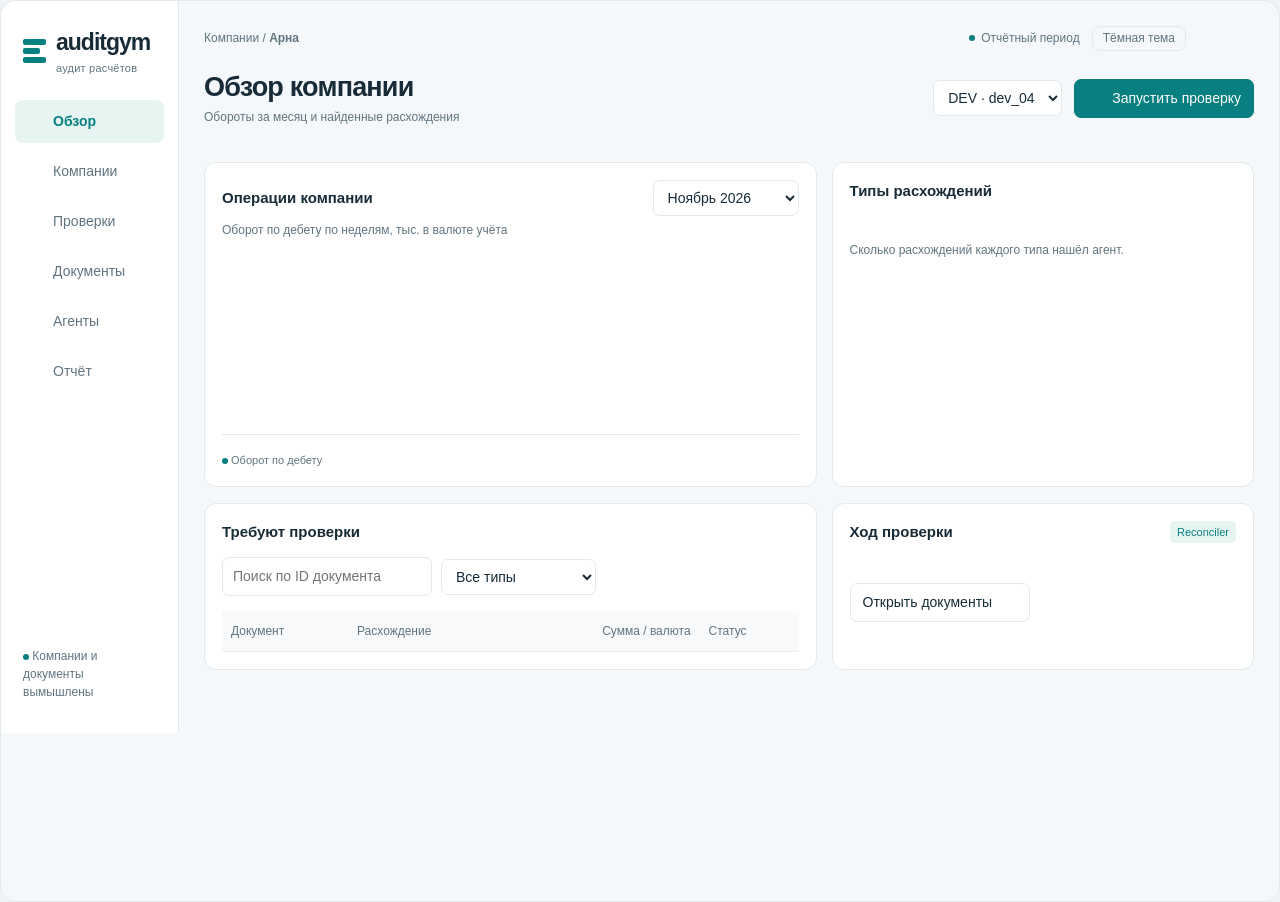
==== commit 1efc828e: "Report download as a formatted Word document (.docx) built in the browser" ====
--- a/ui/static/index.html
+++ b/ui/static/index.html
@@ -42,7 +42,7 @@
 <section id="ag-reports" aria-label="Отчёты" hidden>
 <section class="ag-card"><div class="ag-section-title"><div><h2>Итоги проверки</h2><p class="ag-sub" id="ag-report-company"></p></div><span class="ag-badge" id="ag-report-status"></span></div><div class="ag-agent-summary" id="ag-report-summary"></div><div class="ag-lower"><span class="ag-sub" id="ag-report-progress"></span><button class="ag-button" data-open-investigation>К документам →</button></div></section>
 <section class="ag-card" style="margin-top:16px"><div class="ag-section-title"><div><h2>Найденные расхождения</h2></div><select class="ag-select" id="ag-report-scope" aria-label="Содержание отчёта"><option value="all">Все расхождения</option><option value="confirmed">Только подтверждённые</option></select></div><div class="ag-scroll"><table><thead><tr><th>Документ / тип</th><th class="ag-number">Сумма</th><th>Доказательства</th><th>Статус</th></tr></thead><tbody id="ag-report-findings"></tbody></table></div></section>
-<section class="ag-card" style="margin-top:16px"><div class="ag-section-title"><div><h2>Скачать отчёт</h2><p class="ag-sub">Компания, месяц, расхождения и ссылки на документы</p></div><div class="ag-controls"><select class="ag-select" id="ag-report-format" aria-label="Формат отчёта"><option value="txt">Текстовый отчёт · TXT</option><option value="csv">Таблица выводов · CSV</option><option value="json">Структурированные данные · JSON</option></select><button class="ag-button ag-primary" id="ag-report-download">↓ Скачать отчёт</button></div></div><p class="ag-sub" id="ag-report-filename" style="margin-top:14px"></p><details style="margin-top:14px"><summary>Посмотреть текст отчёта</summary><pre class="ag-report-preview" id="ag-report-preview"></pre></details><p class="ag-sub" id="ag-report-download-status" role="status" aria-live="polite" style="margin-top:14px"></p></section>
+<section class="ag-card" style="margin-top:16px"><div class="ag-section-title"><div><h2>Скачать отчёт</h2><p class="ag-sub">Компания, месяц, расхождения и ссылки на документы</p></div><div class="ag-controls"><select class="ag-select" id="ag-report-format" aria-label="Формат отчёта"><option value="docx">Документ Word · DOCX</option><option value="csv">Таблица выводов · CSV</option><option value="json">Структурированные данные · JSON</option></select><button class="ag-button ag-primary" id="ag-report-download">↓ Скачать отчёт</button></div></div><p class="ag-sub" id="ag-report-filename" style="margin-top:14px"></p><details style="margin-top:14px"><summary>Посмотреть текст отчёта</summary><pre class="ag-report-preview" id="ag-report-preview"></pre></details><p class="ag-sub" id="ag-report-download-status" role="status" aria-live="polite" style="margin-top:14px"></p></section>
 </section>
 <section class="ag-card" id="ag-empty-state" hidden><h2>Нет данных</h2><p class="ag-sub">Добавьте компанию и создайте для неё проверку.</p><div class="ag-controls" style="margin-top:16px"><button class="ag-button ag-primary" data-page="companies">Перейти к компаниям</button><button class="ag-button" data-page="episodes">Перейти к проверкам</button></div></section>
 <div class="ag-status" id="ag-status" role="status" aria-live="polite"></div>
@@ -169,4 +169,4 @@
 #audit-prototype .ag-metrics .ag-card:last-child .ag-value{font-size:20px}
 @media(max-width:1100px){#audit-prototype .ag-two{grid-template-columns:1fr}}
 #audit-prototype .ag-nav{white-space:nowrap}#audit-prototype .ag-kv{display:grid;grid-template-columns:max-content minmax(0,1fr);gap:6px 14px;margin:0;font-size:13px}#audit-prototype .ag-kv dt{color:var(--ag-sub);font-family:ui-monospace,Menlo,Consolas,monospace;font-size:12px}#audit-prototype .ag-kv dd{margin:0;white-space:pre-line;overflow-wrap:anywhere}#audit-prototype .ag-caption{white-space:nowrap;letter-spacing:.02em}#audit-prototype{--ag-error:#b3261e}:root[data-theme=dark] #audit-prototype{--ag-error:#ffa5ad}#audit-prototype .ag-top .ag-demo{margin-left:auto}#audit-prototype .ag-chart{padding-top:28px}#audit-prototype .ag-bar{position:relative}#audit-prototype .ag-chart-value{position:absolute;bottom:calc(100% + 6px);left:50%;transform:translateX(-50%);font:12px/1.2 ui-monospace,Menlo,Consolas,monospace;white-space:nowrap;color:var(--ag-ink);font-variant-numeric:tabular-nums}#audit-prototype .ag-theme{display:inline-flex;align-items:center;border:1px solid var(--ag-line);background:transparent;color:var(--ag-sub);border-radius:8px;padding:3px 10px;font:12px/1.4 Inter,Segoe UI,Arial,sans-serif;white-space:nowrap}#audit-prototype .ag-theme:hover{color:var(--ag-ink);border-color:var(--ag-accent)}</style>
-<script src="/icons.js"></script><script src="/workspace.js"></script></body></html>
+<script src="/icons.js"></script><script src="/docx.js"></script><script src="/workspace.js"></script></body></html>
